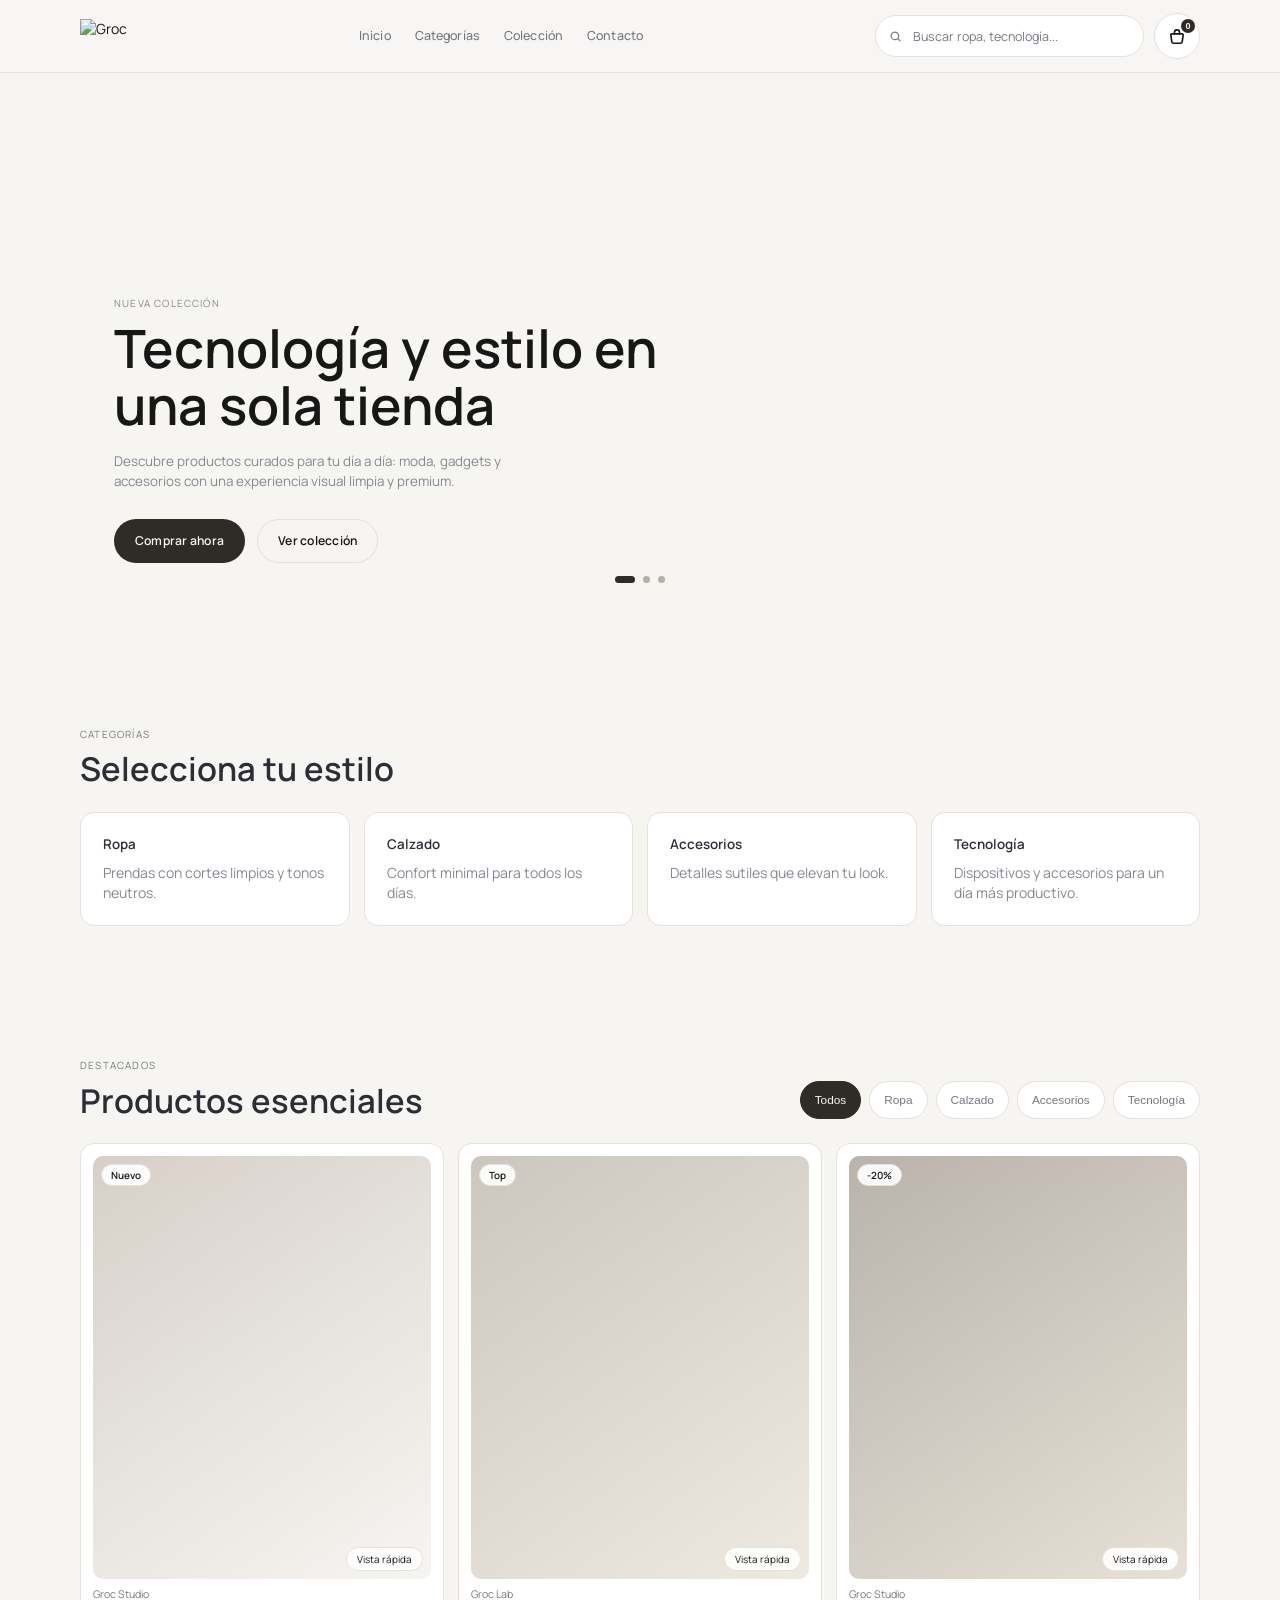
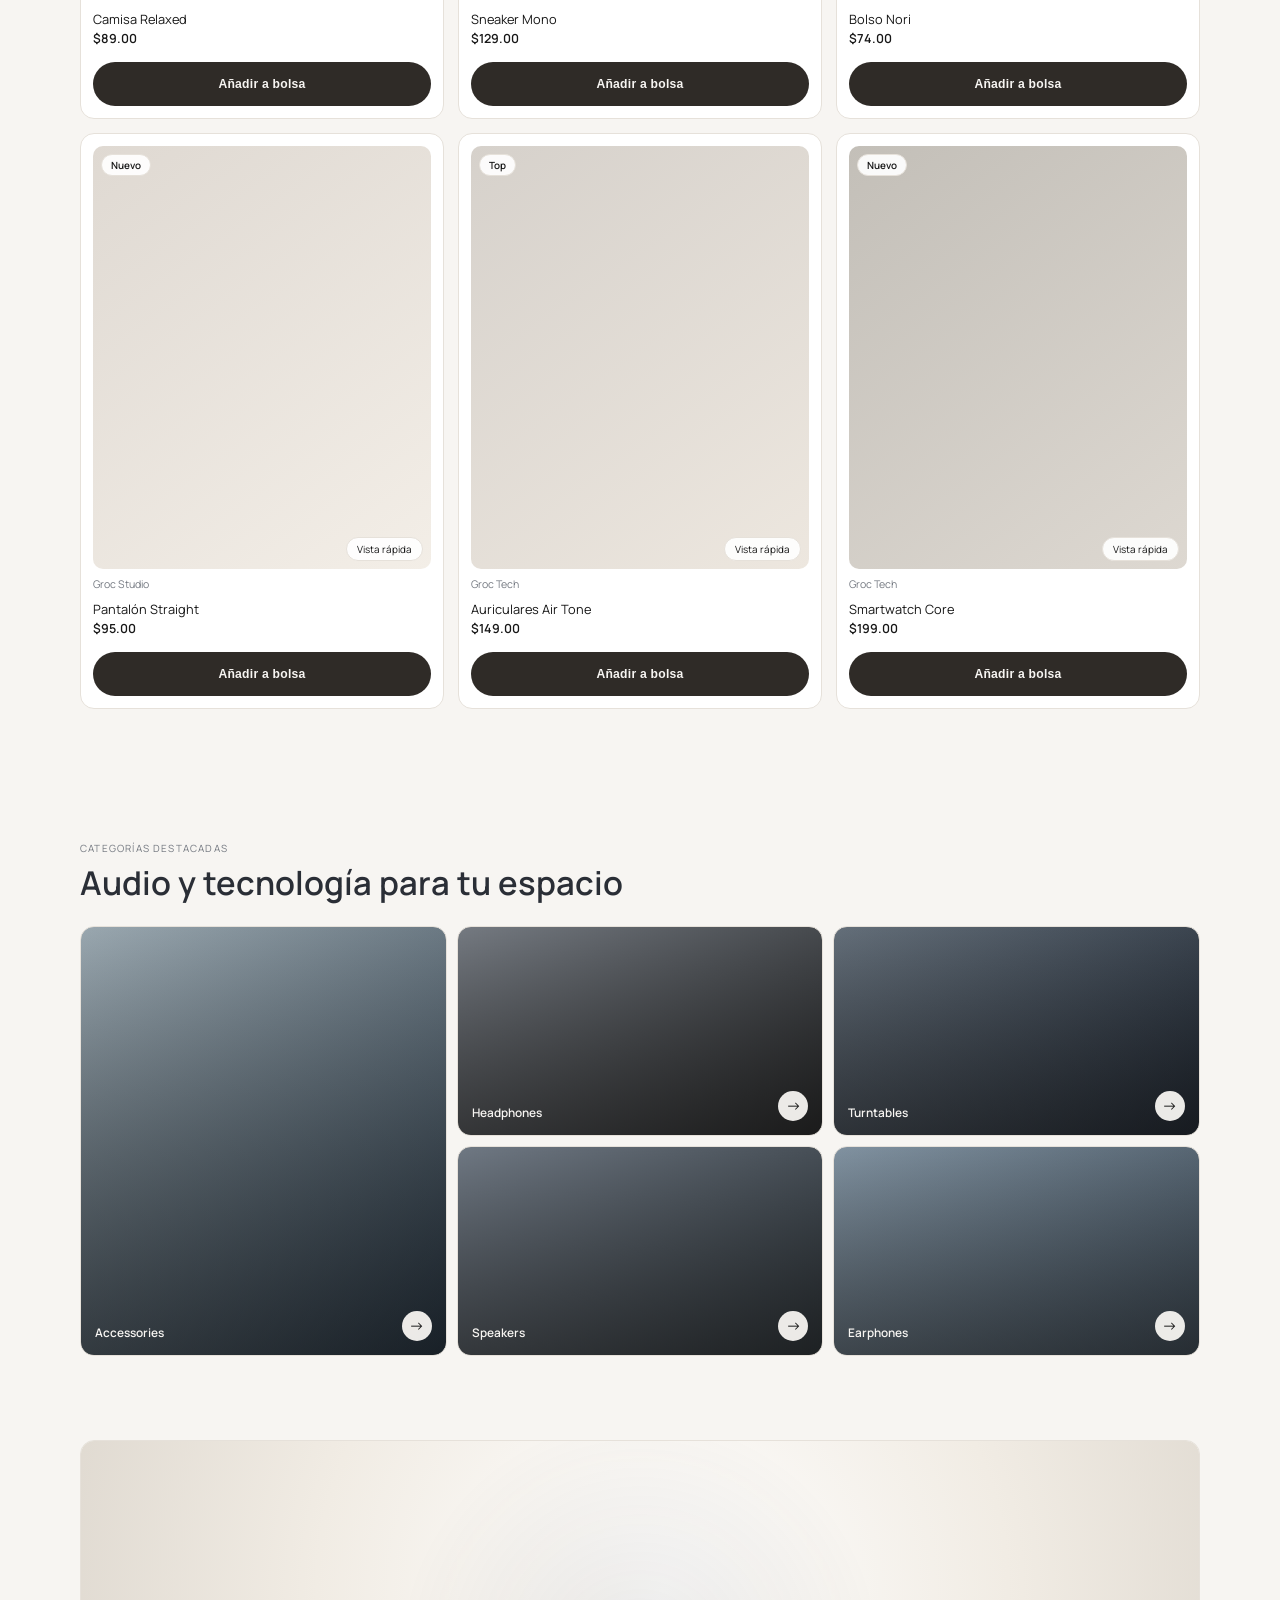
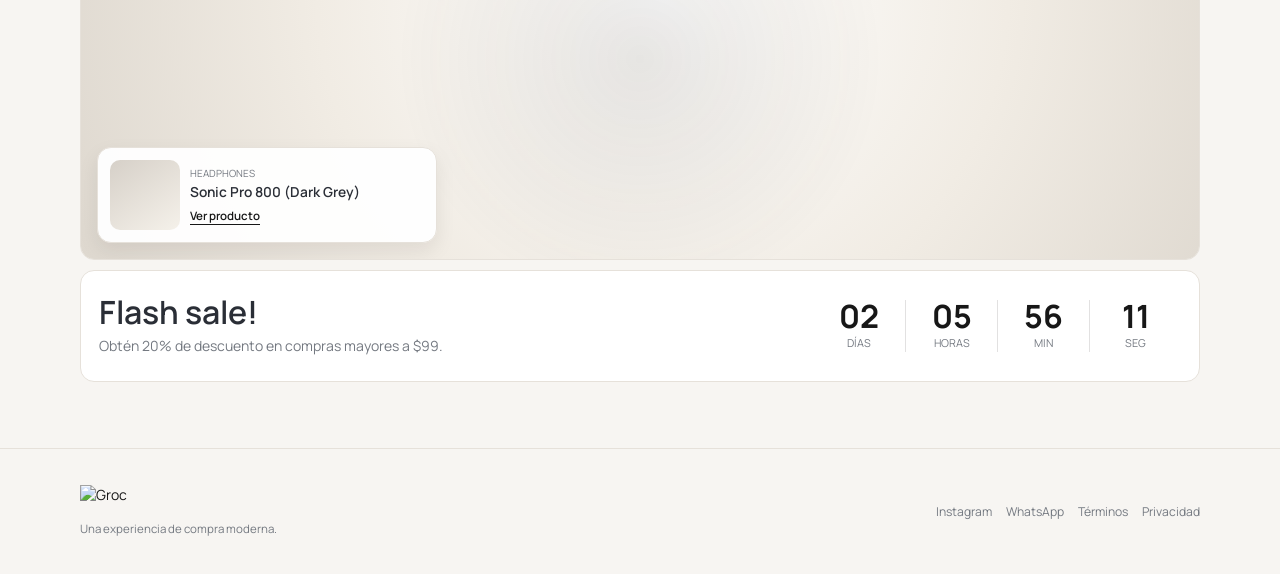
==== index.html @ 332affe9 "Add files via upload" ====
<!doctype html>
<html lang="es">
<head>
  <meta charset="UTF-8">
  <meta name="viewport" content="width=device-width, initial-scale=1.0">
  <title>Groc
  </title>
  <link rel="preconnect" href="https://fonts.googleapis.com">
  <link rel="preconnect" href="https://fonts.gstatic.com" crossorigin>
  <link href="https://fonts.googleapis.com/css2?family=Manrope:wght@400;500;600;700&display=swap" rel="stylesheet">
  <link rel="stylesheet" href="styles.css">
</head>
<body>
  <header class="site-header">
    <div class="container nav-wrap">
      <button class="menu-trigger" type="button" aria-label="Abrir menú" aria-expanded="false" aria-controls="mobileMenu">
        <span></span>
        <span></span>
        <span></span>
      </button>
      <a class="brand" href="#" aria-label="Groc">
        <img src="assets/groc.svg" alt="Groc">
      </a>
      <nav class="nav" aria-label="Principal">
        <a href="index.html">Inicio</a>
        <a href="categorias.html">Categorías</a>
        <a href="coleccion.html">Colección</a>
        <a href="contacto.html">Contacto</a>
      </nav>
      <div class="header-tools">
        <form class="search-box" role="search" aria-label="Buscar productos">
          <svg class="search-icon" viewBox="0 0 24 24" aria-hidden="true">
            <path d="M11 4a7 7 0 1 0 4.41 12.44l3.58 3.58 1.41-1.41-3.58-3.58A7 7 0 0 0 11 4zm0 2a5 5 0 1 1 0 10 5 5 0 0 1 0-10z"></path>
          </svg>
          <input type="search" placeholder="Buscar ropa, tecnología..." aria-label="Buscar">
        </form>
        <button class="icon-btn cart-trigger" type="button" aria-label="Abrir bolsa">
          <span class="bag-wrap">
            <i class="hgi hgi-stroke hgi-shopping-bag-01" aria-hidden="true"></i>
            <span class="cart-count" id="cartCount">0</span>
          </span>
        </button>
      </div>
    </div>
    <nav class="mobile-menu" id="mobileMenu" aria-label="Menú móvil">
      <a href="index.html">Inicio</a>
      <a href="categorias.html">Categorías</a>
      <a href="coleccion.html">Colección</a>
      <a href="contacto.html">Contacto</a>
    </nav>
  </header>

  <main>
    <section class="hero hero-carousel">
      <div class="container">
        <div class="carousel" id="mainCarousel" aria-label="Carrusel principal">
          <div class="carousel-track">
            <article class="carousel-slide bg-one is-active">
              <div class="slide-copy">
                <p class="eyebrow">Nueva colección</p>
                <h1>Tecnología y estilo en una sola tienda</h1>
                <p class="lead">
                  Descubre productos curados para tu día a día: moda, gadgets y accesorios
                  con una experiencia visual limpia y premium.
                </p>
                <div class="hero-actions">
                  <a href="#productos" class="btn btn-primary">Comprar ahora</a>
                  <a href="#coleccion" class="btn btn-ghost">Ver colección</a>
                </div>
              </div>
            </article>

            <article class="carousel-slide bg-two">
              <div class="slide-copy">
                <p class="eyebrow">Especial gadgets</p>
                <h1>Equipos inteligentes para cada rutina</h1>
                <p class="lead">
                  Selección de audio, wearables y accesorios con entrega rápida y diseño minimal.
                </p>
                <div class="hero-actions">
                  <a href="#productos" class="btn btn-primary">Explorar tecnología</a>
                  <a href="#categorias" class="btn btn-ghost">Ver categorías</a>
                </div>
              </div>
            </article>

            <article class="carousel-slide bg-three">
              <div class="slide-copy">
                <p class="eyebrow">Drop semanal</p>
                <h1>Looks esenciales y accesorios que combinan</h1>
                <p class="lead">
                  Prendas atemporales y tecnología utilitaria para construir un estilo funcional.
                </p>
                <div class="hero-actions">
                  <a href="#productos" class="btn btn-primary">Ver destacados</a>
                  <a href="#contacto" class="btn btn-ghost">Atención al cliente</a>
                </div>
              </div>
            </article>
          </div>

          <div class="carousel-controls">
            <div class="carousel-dots" role="tablist" aria-label="Seleccionar slide">
              <button class="dot is-active" type="button" aria-label="Slide 1"></button>
              <button class="dot" type="button" aria-label="Slide 2"></button>
              <button class="dot" type="button" aria-label="Slide 3"></button>
            </div>
          </div>
        </div>
      </div>
    </section>

    <section id="categorias" class="section">
      <div class="container">
        <div class="section-head">
          <p class="eyebrow">Categorías</p>
          <h2>Selecciona tu estilo</h2>
        </div>
        <div class="category-grid">
          <article class="category-item">
            <h3>Ropa</h3>
            <p>Prendas con cortes limpios y tonos neutros.</p>
          </article>
          <article class="category-item">
            <h3>Calzado</h3>
            <p>Confort minimal para todos los días.</p>
          </article>
          <article class="category-item">
            <h3>Accesorios</h3>
            <p>Detalles sutiles que elevan tu look.</p>
          </article>
          <article class="category-item">
            <h3>Tecnología</h3>
            <p>Dispositivos y accesorios para un día más productivo.</p>
          </article>
        </div>
      </div>
    </section>

    <section id="productos" class="section products">
      <div class="container">
        <div class="section-head section-head-inline">
          <div>
            <p class="eyebrow">Destacados</p>
            <h2>Productos esenciales</h2>
          </div>
          <div class="filter-group" role="group" aria-label="Filtrar productos">
            <button class="chip is-active" data-filter="all" type="button">Todos</button>
            <button class="chip" data-filter="ropa" type="button">Ropa</button>
            <button class="chip" data-filter="calzado" type="button">Calzado</button>
            <button class="chip" data-filter="accesorios" type="button">Accesorios</button>
            <button class="chip" data-filter="tecnologia" type="button">Tecnología</button>
          </div>
        </div>

        <div class="product-grid" id="productGrid">
          <article class="product-card" data-category="ropa" data-name="Camisa Relaxed" data-price="$89.00" data-brand="Groc Studio" data-description="Camisa de corte relajado en tejido suave para uso diario, con acabado minimal y textura ligera." data-specs="Corte relajado|Algodón premium|Disponible en 4 tallas">
            <div class="product-media">
              <span class="product-tag">Nuevo</span>
              <div class="product-image"></div>
              <button class="quick-btn" type="button">Vista rápida</button>
            </div>
            <p class="product-brand">Groc Studio</p>
            <div class="product-info">
              <button class="product-title product-link" type="button">Camisa Relaxed</button>
              <p class="product-price">$89.00</p>
            </div>
            <button class="btn btn-primary add-to-cart" type="button">Añadir a bolsa</button>
          </article>
          <article class="product-card" data-category="calzado" data-name="Sneaker Mono" data-price="$129.00" data-brand="Groc Lab" data-description="Sneaker urbana de líneas limpias con suela ligera y diseño monocromático para looks técnicos." data-specs="Suela ultraligera|Exterior sintético|Plantilla ergonómica">
            <div class="product-media">
              <span class="product-tag">Top</span>
              <div class="product-image alt"></div>
              <button class="quick-btn" type="button">Vista rápida</button>
            </div>
            <p class="product-brand">Groc Lab</p>
            <div class="product-info">
              <button class="product-title product-link" type="button">Sneaker Mono</button>
              <p class="product-price">$129.00</p>
            </div>
            <button class="btn btn-primary add-to-cart" type="button">Añadir a bolsa</button>
          </article>
          <article class="product-card" data-category="accesorios" data-name="Bolso Nori" data-price="$74.00" data-brand="Groc Studio" data-description="Bolso compacto de perfil limpio para llevar esenciales diarios sin perder estética premium." data-specs="Correa regulable|Compartimento interno|Material resistente">
            <div class="product-media">
              <span class="product-tag">-20%</span>
              <div class="product-image dark"></div>
              <button class="quick-btn" type="button">Vista rápida</button>
            </div>
            <p class="product-brand">Groc Studio</p>
            <div class="product-info">
              <button class="product-title product-link" type="button">Bolso Nori</button>
              <p class="product-price">$74.00</p>
            </div>
            <button class="btn btn-primary add-to-cart" type="button">Añadir a bolsa</button>
          </article>
          <article class="product-card" data-category="ropa" data-name="Pantalón Straight" data-price="$95.00" data-brand="Groc Studio" data-description="Pantalón recto de inspiración utilitaria, ideal para un fit limpio entre casual y técnico." data-specs="Fit straight|Tejido flexible|Acabado mate">
            <div class="product-media">
              <span class="product-tag">Nuevo</span>
              <div class="product-image soft"></div>
              <button class="quick-btn" type="button">Vista rápida</button>
            </div>
            <p class="product-brand">Groc Studio</p>
            <div class="product-info">
              <button class="product-title product-link" type="button">Pantalón Straight</button>
              <p class="product-price">$95.00</p>
            </div>
            <button class="btn btn-primary add-to-cart" type="button">Añadir a bolsa</button>
          </article>
          <article class="product-card" data-category="tecnologia" data-name="Auriculares Air Tone" data-price="$149.00" data-brand="Groc Tech" data-description="Auriculares inalámbricos con cancelación pasiva y perfil sonoro equilibrado para trabajo y ocio." data-specs="Batería 32h|Bluetooth 5.3|Carga rápida USB-C">
            <div class="product-media">
              <span class="product-tag">Top</span>
              <div class="product-image tech"></div>
              <button class="quick-btn" type="button">Vista rápida</button>
            </div>
            <p class="product-brand">Groc Tech</p>
            <div class="product-info">
              <button class="product-title product-link" type="button">Auriculares Air Tone</button>
              <p class="product-price">$149.00</p>
            </div>
            <button class="btn btn-primary add-to-cart" type="button">Añadir a bolsa</button>
          </article>
          <article class="product-card" data-category="tecnologia" data-name="Smartwatch Core" data-price="$199.00" data-brand="Groc Tech" data-description="Reloj inteligente con diseño sobrio, seguimiento de salud y notificaciones para productividad." data-specs="Pantalla AMOLED|Resistencia IP68|Monitoreo 24/7">
            <div class="product-media">
              <span class="product-tag">Nuevo</span>
              <div class="product-image gadget"></div>
              <button class="quick-btn" type="button">Vista rápida</button>
            </div>
            <p class="product-brand">Groc Tech</p>
            <div class="product-info">
              <button class="product-title product-link" type="button">Smartwatch Core</button>
              <p class="product-price">$199.00</p>
            </div>
            <button class="btn btn-primary add-to-cart" type="button">Añadir a bolsa</button>
          </article>
        </div>
      </div>
    </section>

    <section id="coleccion" class="section showcase">
      <div class="container">
        <div class="section-head">
          <p class="eyebrow">Categorías destacadas</p>
          <h2>Audio y tecnología para tu espacio</h2>
        </div>
        <div class="showcase-grid">
          <a class="showcase-card card-accessories" href="#productos">
            <span class="showcase-title">Accessories</span>
            <span class="showcase-arrow">→</span>
          </a>
          <a class="showcase-card card-headphones" href="#productos">
            <span class="showcase-title">Headphones</span>
            <span class="showcase-arrow">→</span>
          </a>
          <a class="showcase-card card-turntables" href="#productos">
            <span class="showcase-title">Turntables</span>
            <span class="showcase-arrow">→</span>
          </a>
          <a class="showcase-card card-speakers" href="#productos">
            <span class="showcase-title">Speakers</span>
            <span class="showcase-arrow">→</span>
          </a>
          <a class="showcase-card card-earphones" href="#productos">
            <span class="showcase-title">Earphones</span>
            <span class="showcase-arrow">→</span>
          </a>
        </div>
      </div>
    </section>

    <section class="section offer-zone" id="ofertas">
      <div class="container">
        <div class="offer-hero">
          <div class="offer-main-visual" aria-hidden="true"></div>
          <div class="offer-product-card">
            <div class="offer-thumb"></div>
            <div class="offer-copy">
              <p class="offer-label">Headphones</p>
              <h3>Sonic Pro 800 (Dark Grey)</h3>
              <a href="#productos">Ver producto</a>
            </div>
          </div>
        </div>
      </div>
      <div class="offer-flash">
        <div class="container offer-flash-wrap">
          <div class="offer-text">
            <h2>Flash sale!</h2>
            <p>Obtén 20% de descuento en compras mayores a $99.</p>
          </div>
          <div class="offer-timer" id="offerTimer">
            <div class="time-box">
              <strong id="timeDays">02</strong>
              <span>Días</span>
            </div>
            <div class="time-box">
              <strong id="timeHours">05</strong>
              <span>Horas</span>
            </div>
            <div class="time-box">
              <strong id="timeMinutes">56</strong>
              <span>Min</span>
            </div>
            <div class="time-box">
              <strong id="timeSeconds">14</strong>
              <span>Seg</span>
            </div>
          </div>
        </div>
      </div>
    </section>
  </main>

  <footer id="contacto" class="site-footer">
    <div class="container footer-wrap">
      <div>
        <a class="brand" href="#" aria-label="Groc">
          <img src="assets/groc.svg" alt="Groc">
        </a>
        <p>Una experiencia de compra moderna.</p>
      </div>
      <div class="footer-links">
        <a href="#">Instagram</a>
        <a href="#">WhatsApp</a>
        <a href="#">Términos</a>
        <a href="#">Privacidad</a>
      </div>
    </div>
  </footer>

  <div class="cart-panel" id="cartPanel" aria-hidden="true">
    <div class="cart-overlay" data-close-cart></div>
    <aside class="cart-drawer" role="dialog" aria-modal="true" aria-label="Bolsa de compra">
      <div class="cart-header">
        <h3>Tu bolsa</h3>
        <button class="close-cart" type="button" data-close-cart aria-label="Cerrar bolsa">×</button>
      </div>
      <div class="cart-content">
        <p class="cart-empty" id="cartEmpty">Tu bolsa está vacía.</p>
        <div class="cart-items" id="cartItems"></div>
      </div>
      <div class="cart-footer">
        <div class="cart-summary">
          <span>Subtotal</span>
          <strong id="cartSubtotal">$0.00</strong>
        </div>
        <button class="btn btn-primary full" type="button">Finalizar compra</button>
        <button class="btn btn-ghost full" type="button" data-close-cart>Seguir comprando</button>
      </div>
    </aside>
  </div>

  <div class="product-modal" id="quickPreview" aria-hidden="true">
    <div class="modal-overlay" data-close-modal></div>
    <div class="modal-body preview-body" role="dialog" aria-modal="true" aria-label="Vista previa de producto">
      <button class="modal-close" type="button" data-close-modal aria-label="Cerrar vista previa">×</button>
      <div class="modal-media">
        <div class="modal-image" id="previewImage"></div>
      </div>
      <div class="modal-content">
        <p class="modal-brand" id="previewBrand"></p>
        <h3 class="modal-title" id="previewTitle"></h3>
        <p class="modal-price" id="previewPrice"></p>
        <p class="modal-description" id="previewDescription"></p>
        <div class="modal-actions">
          <button class="btn btn-primary" id="previewAddToBag" type="button">Añadir a bolsa</button>
          <button class="btn btn-ghost" id="openDetailFromPreview" type="button">Abrir producto</button>
        </div>
      </div>
    </div>
  </div>

  <div class="product-modal" id="productDetail" aria-hidden="true">
    <div class="modal-overlay" data-close-detail></div>
    <div class="modal-body detail-body" role="dialog" aria-modal="true" aria-label="Detalle de producto">
      <button class="modal-close" type="button" data-close-detail aria-label="Cerrar detalle">×</button>
      <div class="detail-gallery">
        <div class="detail-main-image" id="detailImage"></div>
        <div class="detail-thumbs">
          <button class="thumb is-active" type="button"></button>
          <button class="thumb" type="button"></button>
          <button class="thumb" type="button"></button>
        </div>
      </div>
      <div class="detail-info">
        <p class="modal-brand" id="detailBrand"></p>
        <h3 class="modal-title" id="detailTitle"></h3>
        <p class="modal-price" id="detailPrice"></p>
        <p class="modal-description" id="detailDescription"></p>
        <ul class="detail-specs" id="detailSpecs"></ul>
        <div class="detail-cta">
          <button class="btn btn-primary full" id="detailAddToBag" type="button">Añadir a bolsa</button>
        </div>
      </div>
    </div>
  </div>

  <script src="script.js"></script>
</body>
</html>
---- styles.css ----
:root {
  --bg: #f7f5f2;
  --surface: #ffffff;
  --text: #171717;
  --heading: #2a2e36;
  --muted: #747981;
  --subtitle: #838891;
  --border: #e6e1da;
  --accent: #2f2b27;
  --accent-contrast: #f7f5f2;
  --radius: 14px;
}

* {
  box-sizing: border-box;
}

html,
body {
  margin: 0;
  padding: 0;
}

body {
  font-family: "Manrope", system-ui, -apple-system, BlinkMacSystemFont, "Segoe UI", sans-serif;
  background: var(--bg);
  color: var(--text);
  font-size: 0.875rem;
  line-height: 1.45;
}

a {
  color: inherit;
  text-decoration: none;
}

.container {
  width: min(1120px, 92%);
  margin: 0 auto;
}

.site-header {
  position: sticky;
  top: 0;
  z-index: 30;
  backdrop-filter: blur(8px);
  background: color-mix(in oklab, var(--bg) 86%, white 14%);
  border-bottom: 1px solid var(--border);
}

.nav-wrap {
  display: flex;
  align-items: center;
  justify-content: space-between;
  min-height: 72px;
  gap: 14px;
}

.menu-trigger {
  display: none;
  width: 42px;
  height: 42px;
  border: 1px solid var(--border);
  border-radius: 999px;
  background: var(--surface);
  padding: 0;
  align-items: center;
  justify-content: center;
  flex-direction: column;
  gap: 4px;
  cursor: pointer;
}

.menu-trigger span {
  width: 14px;
  height: 1.5px;
  background: var(--text);
  border-radius: 999px;
}

.brand {
  display: inline-flex;
  align-items: center;
}

.brand img {
  display: block;
  height: 30px;
  width: auto;
}

.site-header .brand img {
  height: 34px;
}

.site-footer .brand img {
  height: 28px;
}

.nav {
  display: flex;
  align-items: center;
  gap: 24px;
}

.nav a {
  color: var(--muted);
  font-weight: 500;
  font-size: 0.78rem;
  letter-spacing: 0.01em;
  transition: color 0.2s ease;
}

.nav a:hover {
  color: var(--text);
}

.header-tools {
  display: flex;
  align-items: center;
  gap: 10px;
}

.mobile-menu {
  display: none;
}

.search-box {
  display: inline-flex;
  align-items: center;
  gap: 8px;
  min-height: 42px;
  border: 1px solid var(--border);
  border-radius: 999px;
  background: var(--surface);
  padding: 0 12px;
}

.search-icon {
  width: 15px;
  height: 15px;
  fill: var(--muted);
}

.search-box input {
  width: 220px;
  border: 0;
  outline: none;
  background: transparent;
  color: var(--text);
  font-family: inherit;
  font-size: 0.78rem;
}

.search-box input::placeholder {
  color: var(--muted);
}

.icon-btn {
  border: 1px solid var(--border);
  border-radius: 999px;
  background: var(--surface);
  color: var(--text);
  min-height: 46px;
  min-width: 46px;
  padding: 0;
  display: inline-flex;
  align-items: center;
  justify-content: center;
  font-size: 0.9rem;
  cursor: pointer;
}

.bag-wrap {
  position: relative;
  width: 24px;
  height: 24px;
  display: inline-grid;
  place-items: center;
}

.hgi.hgi-stroke.hgi-shopping-bag-01 {
  display: block;
  width: 22px;
  height: 22px;
  color: currentColor;
  background: currentColor;
  -webkit-mask: url("data:image/svg+xml,%3Csvg xmlns='http://www.w3.org/2000/svg' viewBox='0 0 24 24' fill='none' stroke='black' stroke-width='1.8' stroke-linecap='round' stroke-linejoin='round'%3E%3Cpath d='M6.25 9.75h11.5a1 1 0 0 1 .99 1.14l-1.04 7.3a2 2 0 0 1-1.98 1.71H8.28a2 2 0 0 1-1.98-1.7l-1.04-7.31a1 1 0 0 1 .99-1.14Z'/%3E%3Cpath d='M9.25 9.75V8a2.75 2.75 0 1 1 5.5 0v1.75'/%3E%3C/svg%3E") center / contain no-repeat;
  mask: url("data:image/svg+xml,%3Csvg xmlns='http://www.w3.org/2000/svg' viewBox='0 0 24 24' fill='none' stroke='black' stroke-width='1.8' stroke-linecap='round' stroke-linejoin='round'%3E%3Cpath d='M6.25 9.75h11.5a1 1 0 0 1 .99 1.14l-1.04 7.3a2 2 0 0 1-1.98 1.71H8.28a2 2 0 0 1-1.98-1.7l-1.04-7.31a1 1 0 0 1 .99-1.14Z'/%3E%3Cpath d='M9.25 9.75V8a2.75 2.75 0 1 1 5.5 0v1.75'/%3E%3C/svg%3E") center / contain no-repeat;
}

.cart-count {
  position: absolute;
  top: -5px;
  right: -6px;
  display: grid;
  place-items: center;
  min-width: 14px;
  height: 14px;
  border-radius: 999px;
  background: var(--accent);
  color: var(--accent-contrast);
  font-size: 0.56rem;
  font-weight: 700;
  line-height: 1;
}

.hero {
  padding: 64px 0;
}

.hero-carousel {
  padding-top: 44px;
}

.carousel {
  position: relative;
  overflow: hidden;
  touch-action: pan-y;
}

.carousel-track {
  display: flex;
  transition: transform 0.5s ease;
}

.carousel-slide {
  min-width: 100%;
  min-height: 480px;
  position: relative;
  display: flex;
  align-items: end;
  padding: 34px;
}

.carousel-slide::before {
  content: none;
}

.slide-copy {
  position: relative;
  z-index: 1;
  max-width: 560px;
  display: flex;
  flex-direction: column;
  justify-content: flex-end;
}

.bg-one {
  background-image: none;
}

.bg-two {
  background-image: none;
}

.bg-three {
  background-image: none;
}

.carousel h1 {
  color: var(--text);
}

.carousel .eyebrow,
.carousel .lead {
  color: var(--subtitle);
}

.carousel .lead {
  opacity: 1;
}

.carousel-controls {
  position: absolute;
  left: 0;
  right: 0;
  bottom: 14px;
  display: flex;
  align-items: center;
  justify-content: center;
  gap: 12px;
  padding: 0 16px;
  pointer-events: none;
}

.carousel-btn {
  width: 32px;
  height: 32px;
  border-radius: 999px;
  border: 1px solid #d5cfc6;
  background: #f7f5f2;
  color: var(--text);
  cursor: pointer;
  font-size: 1.1rem;
  line-height: 1;
  pointer-events: auto;
}

.carousel-dots {
  display: flex;
  align-items: center;
  gap: 8px;
}

.dot {
  width: 7px;
  height: 7px;
  border-radius: 999px;
  border: 0;
  background: #b7afa5;
  padding: 0;
  cursor: pointer;
  pointer-events: auto;
}

.dot.is-active {
  width: 20px;
  background: var(--accent);
}

.eyebrow {
  text-transform: uppercase;
  letter-spacing: 0.12em;
  font-size: 0.62rem;
  color: var(--muted);
  margin: 0 0 10px;
}

h1,
h2,
h3,
p {
  margin: 0;
}

h1 {
  font-size: clamp(2.15rem, 4.4vw, 3.3rem);
  line-height: 1.08;
  font-weight: 600;
  color: var(--heading);
}

h2 {
  font-size: clamp(1.45rem, 2.6vw, 2.05rem);
  line-height: 1.12;
  font-weight: 600;
  color: var(--heading);
}

h3 {
  font-size: 0.84rem;
  font-weight: 600;
  color: var(--heading);
}

.lead {
  color: var(--subtitle);
  font-size: 0.84rem;
  margin-top: 18px;
  max-width: 56ch;
}

.hero-actions {
  margin-top: 28px;
  display: flex;
  justify-content: flex-start;
  gap: 12px;
}

.btn {
  border: 1px solid transparent;
  border-radius: 999px;
  min-height: 44px;
  padding: 0 20px;
  display: inline-flex;
  align-items: center;
  justify-content: center;
  font-weight: 600;
  font-size: 0.76rem;
  letter-spacing: 0.02em;
  transition: transform 0.2s ease, background-color 0.2s ease, color 0.2s ease;
}

.btn:hover {
  transform: translateY(-1px);
}

.btn-primary {
  background: var(--accent);
  color: var(--accent-contrast);
}

.btn-primary:hover {
  background: #1f1d1b;
}

.btn-ghost {
  border-color: var(--border);
  color: var(--text);
}

.btn-ghost:hover {
  background: var(--surface);
}

.section {
  padding: 66px 0;
}

.section-head {
  margin-bottom: 24px;
}

.section-head-inline {
  display: flex;
  align-items: end;
  justify-content: space-between;
  gap: 16px;
}

.category-grid {
  display: grid;
  grid-template-columns: repeat(4, minmax(0, 1fr));
  gap: 14px;
}

.category-item {
  border: 1px solid var(--border);
  border-radius: var(--radius);
  padding: 22px;
  background: var(--surface);
}

.category-item p {
  margin-top: 8px;
  color: var(--subtitle);
}

.filter-group {
  display: flex;
  gap: 8px;
  flex-wrap: wrap;
}

.chip {
  border: 1px solid var(--border);
  border-radius: 999px;
  background: var(--surface);
  color: var(--muted);
  min-height: 38px;
  padding: 0 14px;
  cursor: pointer;
  font-weight: 500;
  font-size: 0.74rem;
}

.chip.is-active {
  color: var(--accent-contrast);
  background: var(--accent);
  border-color: var(--accent);
}

.product-grid {
  margin-top: 24px;
  display: grid;
  grid-template-columns: repeat(3, minmax(0, 1fr));
  gap: 14px;
}

.product-card {
  border: 1px solid var(--border);
  border-radius: var(--radius);
  background: var(--surface);
  padding: 12px;
  display: grid;
  gap: 8px;
}

.product-media {
  position: relative;
}

.product-tag {
  position: absolute;
  left: 8px;
  top: 8px;
  z-index: 2;
  min-height: 22px;
  padding: 0 9px;
  border-radius: 999px;
  border: 1px solid var(--border);
  background: color-mix(in oklab, var(--surface) 92%, transparent 8%);
  display: inline-flex;
  align-items: center;
  font-size: 0.62rem;
  font-weight: 600;
}

.product-image {
  width: 100%;
  aspect-ratio: 4 / 5;
  border-radius: 10px;
  background: linear-gradient(145deg, #d6d0c8 0%, #f7f5f2 100%);
}

.product-image.alt {
  background: linear-gradient(145deg, #cbc7bf 0%, #eee9e1 100%);
}

.product-image.dark {
  background: linear-gradient(145deg, #b9b3ab 0%, #e6e0d7 100%);
}

.product-image.soft {
  background: linear-gradient(145deg, #dfd9d2 0%, #f3eee7 100%);
}

.product-image.tech {
  background: linear-gradient(145deg, #d6d1cb 0%, #ede7df 100%);
}

.product-image.gadget {
  background: linear-gradient(145deg, #c3bfb8 0%, #ddd8d1 100%);
}

.modal-image.alt,
.detail-main-image.alt {
  background: linear-gradient(145deg, #cbc7bf 0%, #eee9e1 100%);
}

.modal-image.dark,
.detail-main-image.dark {
  background: linear-gradient(145deg, #b9b3ab 0%, #e6e0d7 100%);
}

.modal-image.soft,
.detail-main-image.soft {
  background: linear-gradient(145deg, #dfd9d2 0%, #f3eee7 100%);
}

.modal-image.tech,
.detail-main-image.tech {
  background: linear-gradient(145deg, #d6d1cb 0%, #ede7df 100%);
}

.modal-image.gadget,
.detail-main-image.gadget {
  background: linear-gradient(145deg, #c3bfb8 0%, #ddd8d1 100%);
}

.quick-btn {
  position: absolute;
  right: 8px;
  bottom: 8px;
  border: 1px solid var(--border);
  border-radius: 999px;
  min-height: 24px;
  padding: 0 10px;
  background: color-mix(in oklab, var(--surface) 92%, transparent 8%);
  font-family: inherit;
  font-size: 0.62rem;
  color: var(--text);
  cursor: pointer;
}

.product-brand {
  font-size: 0.66rem;
  color: var(--muted);
}

.product-info {
  display: flex;
  flex-direction: column;
  align-items: flex-start;
  gap: 2px;
}

.product-title {
  border: 0;
  background: transparent;
  padding: 0;
  font-size: 0.8rem;
  color: var(--text);
  font-family: inherit;
  text-align: left;
  cursor: pointer;
}

.product-price {
  font-size: 0.78rem;
  font-weight: 600;
}

.add-to-cart {
  margin-top: 6px;
  width: 100%;
}

.showcase-grid {
  display: grid;
  grid-template-columns: 1fr 1fr 1fr;
  grid-template-rows: repeat(2, minmax(210px, 1fr));
  gap: 10px;
}

.showcase-card {
  position: relative;
  border-radius: 14px;
  overflow: hidden;
  border: 1px solid var(--border);
  min-height: 210px;
  padding: 14px;
  display: flex;
  align-items: end;
  justify-content: space-between;
  color: #f7f5f2;
}

.showcase-card::before {
  content: "";
  position: absolute;
  inset: 0;
  background: linear-gradient(180deg, rgba(18, 16, 14, 0.08) 0%, rgba(18, 16, 14, 0.48) 100%);
}

.page-hero {
  padding-bottom: 24px;
}

.page-hero .lead {
  max-width: 64ch;
}

.category-page-grid {
  display: grid;
  grid-template-columns: repeat(3, minmax(0, 1fr));
  gap: 12px;
}

.category-page-card {
  border: 1px solid var(--border);
  border-radius: var(--radius);
  background: var(--surface);
  padding: 18px;
  display: grid;
  gap: 8px;
}

.category-page-card a {
  font-size: 0.74rem;
  color: var(--text);
  text-decoration: underline;
  text-underline-offset: 4px;
}

.collection-page-grid {
  display: grid;
  grid-template-columns: 1.2fr 0.8fr;
  gap: 12px;
}

.collection-page-card {
  border: 1px solid var(--border);
  border-radius: var(--radius);
  background: var(--surface);
  padding: 20px;
  display: grid;
  align-content: start;
  gap: 8px;
}

.collection-page-card.wide {
  grid-row: span 2;
  background: linear-gradient(145deg, #ece7df 0%, #f6f3ee 100%);
}

.collection-page-card a {
  font-size: 0.74rem;
  color: var(--text);
  text-decoration: underline;
  text-underline-offset: 4px;
}

.contact-page-grid {
  display: grid;
  grid-template-columns: 0.9fr 1.1fr;
  gap: 12px;
}

.contact-cards {
  display: grid;
  gap: 10px;
}

.contact-card {
  border: 1px solid var(--border);
  border-radius: var(--radius);
  background: var(--surface);
  padding: 16px;
  display: grid;
  gap: 4px;
}

.contact-form {
  border: 1px solid var(--border);
  border-radius: var(--radius);
  background: var(--surface);
  padding: 18px;
  display: grid;
  gap: 12px;
}

.contact-form label {
  display: grid;
  gap: 6px;
  font-size: 0.72rem;
  color: var(--muted);
}

.contact-form input,
.contact-form textarea {
  width: 100%;
  border: 1px solid var(--border);
  border-radius: 12px;
  background: transparent;
  color: var(--text);
  font-family: inherit;
  font-size: 0.8rem;
  padding: 10px 12px;
}

.showcase-title,
.showcase-arrow {
  position: relative;
  z-index: 1;
}

.showcase-title {
  font-size: 0.74rem;
  font-weight: 600;
}

.showcase-arrow {
  width: 30px;
  height: 30px;
  border-radius: 999px;
  background: rgba(247, 245, 242, 0.95);
  color: var(--text);
  display: inline-grid;
  place-items: center;
  font-size: 0.96rem;
}

.card-accessories {
  grid-row: 1 / span 2;
  background: linear-gradient(145deg, #a5b4bd 0%, #1f2f3e 100%);
}

.card-headphones {
  background: linear-gradient(145deg, #7d838b 0%, #232527 100%);
}

.card-turntables {
  background: linear-gradient(145deg, #6b7783 0%, #1b2430 100%);
}

.card-speakers {
  background: linear-gradient(145deg, #77818d 0%, #283036 100%);
}

.card-earphones {
  background: linear-gradient(145deg, #8a9dad 0%, #394754 100%);
}

.offer-zone {
  padding-top: 18px;
}

.offer-hero {
  position: relative;
  border: 1px solid var(--border);
  border-radius: 14px;
  overflow: hidden;
  min-height: 420px;
  background: color-mix(in oklab, var(--surface) 86%, var(--bg) 14%);
}

.offer-main-visual {
  position: absolute;
  inset: 0;
  background:
    radial-gradient(circle at 52% 36%, #ffffff 0%, #f1ece4 54%, #ded8cf 100%);
}

.offer-main-visual::after {
  content: "";
  position: absolute;
  left: 50%;
  top: 52%;
  width: min(520px, 68vw);
  aspect-ratio: 1 / 1;
  transform: translate(-50%, -50%);
  border-radius: 999px;
  background: radial-gradient(circle, rgba(44, 40, 36, 0.1) 0%, rgba(44, 40, 36, 0) 66%);
  filter: blur(3px);
}

.offer-product-card {
  position: absolute;
  left: 16px;
  bottom: 16px;
  z-index: 2;
  width: min(340px, calc(100% - 32px));
  border: 1px solid var(--border);
  border-radius: 14px;
  background: color-mix(in oklab, var(--surface) 95%, transparent 5%);
  box-shadow: 0 8px 20px rgba(20, 17, 14, 0.08);
  padding: 12px;
  display: grid;
  grid-template-columns: 70px 1fr;
  gap: 10px;
}

.offer-thumb {
  width: 70px;
  aspect-ratio: 1/1;
  border-radius: 10px;
  background: linear-gradient(145deg, #d6d0c8 0%, #f5f1ea 100%);
}

.offer-copy {
  display: grid;
  align-content: center;
  gap: 2px;
}

.offer-label {
  font-size: 0.62rem;
  text-transform: uppercase;
  color: var(--muted);
}

.offer-copy h3 {
  font-size: 0.86rem;
}

.offer-copy a {
  margin-top: 4px;
  font-size: 0.72rem;
  font-weight: 600;
  text-decoration: underline;
  text-underline-offset: 4px;
}

.offer-flash {
  margin-top: 10px;
  color: var(--text);
}

.offer-flash-wrap {
  min-height: 112px;
  border-radius: 14px;
  border: 1px solid var(--border);
  background: #ffffff;
  padding: 0 18px;
  display: flex;
  align-items: center;
  justify-content: space-between;
  gap: 16px;
}

.offer-text h2 {
  font-size: 2rem;
  line-height: 1;
}

.offer-text p {
  margin-top: 8px;
  color: var(--muted);
}

.offer-timer {
  display: grid;
  grid-template-columns: repeat(4, minmax(64px, auto));
  gap: 0;
}

.time-box {
  min-width: 92px;
  text-align: center;
  padding: 0 10px;
  border-left: 1px solid rgba(47, 43, 39, 0.14);
}

.time-box:first-child {
  border-left: 0;
}

.time-box strong {
  display: block;
  font-size: 2rem;
  line-height: 1;
}

.time-box span {
  font-size: 0.68rem;
  color: var(--muted);
  text-transform: uppercase;
}

.site-footer {
  border-top: 1px solid var(--border);
  padding: 36px 0;
}

.footer-wrap {
  display: flex;
  align-items: center;
  justify-content: space-between;
  gap: 24px;
}

.footer-wrap p {
  margin-top: 8px;
  color: var(--muted);
  font-size: 0.72rem;
}

.footer-links {
  display: flex;
  align-items: center;
  gap: 14px;
  color: var(--muted);
  font-size: 0.76rem;
}

.cart-panel {
  position: fixed;
  inset: 0;
  z-index: 70;
  opacity: 0;
  pointer-events: none;
  transition: opacity 0.25s ease;
}

.cart-panel.is-open {
  opacity: 1;
  pointer-events: auto;
}

.cart-overlay {
  position: absolute;
  inset: 0;
  background: rgba(16, 14, 12, 0.4);
}

.cart-drawer {
  position: absolute;
  top: 0;
  right: 0;
  width: min(420px, 100%);
  height: 100%;
  background: var(--surface);
  border-left: 1px solid var(--border);
  display: grid;
  grid-template-rows: auto 1fr auto;
  transform: translateX(100%);
  transition: transform 0.28s ease;
}

.cart-panel.is-open .cart-drawer {
  transform: translateX(0);
}

.cart-header {
  display: flex;
  align-items: center;
  justify-content: space-between;
  padding: 16px 18px;
  border-bottom: 1px solid var(--border);
}

.cart-content {
  padding: 12px 18px;
  overflow: auto;
}

.cart-empty {
  color: var(--muted);
  margin-top: 12px;
}

.cart-items {
  display: grid;
  gap: 10px;
}

.cart-item {
  border: 1px solid var(--border);
  border-radius: 12px;
  padding: 10px;
  display: grid;
  grid-template-columns: 70px 1fr auto;
  gap: 10px;
  align-items: center;
}

.cart-item-media {
  width: 70px;
  aspect-ratio: 1/1;
  border-radius: 8px;
  background: linear-gradient(145deg, #d6d0c8 0%, #f7f5f2 100%);
}

.cart-item-media.alt {
  background: linear-gradient(145deg, #cbc7bf 0%, #eee9e1 100%);
}

.cart-item-media.dark {
  background: linear-gradient(145deg, #b9b3ab 0%, #e6e0d7 100%);
}

.cart-item-media.soft {
  background: linear-gradient(145deg, #dfd9d2 0%, #f3eee7 100%);
}

.cart-item-media.tech {
  background: linear-gradient(145deg, #d6d1cb 0%, #ede7df 100%);
}

.cart-item-media.gadget {
  background: linear-gradient(145deg, #c3bfb8 0%, #ddd8d1 100%);
}

.cart-item-info {
  display: grid;
  gap: 2px;
}

.cart-item-name {
  font-size: 0.78rem;
  font-weight: 600;
}

.cart-item-meta {
  color: var(--muted);
  font-size: 0.66rem;
}

.cart-item-remove {
  margin-top: 4px;
  border: 0;
  background: transparent;
  color: #a07d7d;
  font-family: inherit;
  font-size: 0.66rem;
  padding: 0;
  width: fit-content;
  cursor: pointer;
}

.cart-item-remove:hover {
  color: #8f6666;
}

.cart-item-price {
  font-size: 0.74rem;
  font-weight: 700;
}

.cart-footer {
  border-top: 1px solid var(--border);
  padding: 14px 18px;
  display: grid;
  gap: 10px;
}

.cart-summary {
  display: flex;
  align-items: center;
  justify-content: space-between;
  font-size: 0.78rem;
}

.full {
  width: 100%;
}

.product-modal {
  position: fixed;
  inset: 0;
  z-index: 60;
  display: grid;
  place-items: center;
  opacity: 0;
  pointer-events: none;
  transition: opacity 0.22s ease;
}

.product-modal.is-open {
  opacity: 1;
  pointer-events: auto;
}

.modal-overlay {
  position: absolute;
  inset: 0;
  background: rgba(16, 14, 12, 0.42);
}

.modal-body {
  position: relative;
  z-index: 1;
  width: min(920px, calc(100% - 28px));
  background: var(--surface);
  border: 1px solid var(--border);
  border-radius: 16px;
  padding: 18px;
  max-height: calc(100vh - 28px);
  overflow: auto;
}

.preview-body {
  display: grid;
  grid-template-columns: 0.95fr 1.05fr;
  gap: 18px;
}

.detail-body {
  display: grid;
  grid-template-columns: 1.05fr 0.95fr;
  gap: 22px;
}

.modal-close {
  position: absolute;
  top: 10px;
  right: 10px;
  border: 0;
  background: transparent;
  color: var(--text);
  font-size: 1.6rem;
  line-height: 1;
  padding: 0;
  cursor: pointer;
}

.close-cart {
  border: 0;
  background: transparent;
  color: var(--text);
  font-size: 1.9rem;
  line-height: 1;
  padding: 0;
  cursor: pointer;
}

.modal-media {
  border: 1px solid var(--border);
  border-radius: 12px;
  padding: 10px;
}

.modal-image,
.detail-main-image {
  width: 100%;
  aspect-ratio: 4 / 5;
  border-radius: 10px;
  background: linear-gradient(145deg, #d6d0c8 0%, #f7f5f2 100%);
}

.modal-content,
.detail-info {
  display: grid;
  align-content: start;
  gap: 8px;
}

.modal-brand {
  font-size: 0.64rem;
  color: var(--muted);
}

.modal-title {
  font-size: 1rem;
  line-height: 1.2;
}

.modal-price {
  font-size: 0.9rem;
  font-weight: 700;
}

.modal-description {
  color: var(--muted);
  font-size: 0.74rem;
  line-height: 1.5;
}

.modal-actions {
  margin-top: 10px;
  display: flex;
  gap: 10px;
}

.detail-gallery {
  display: grid;
  gap: 10px;
}

.detail-thumbs {
  display: flex;
  gap: 8px;
}

.thumb {
  width: 52px;
  height: 52px;
  border-radius: 8px;
  border: 1px solid var(--border);
  background: #e4ddd4;
  cursor: pointer;
}

.thumb.is-active {
  border-color: var(--accent);
}

.detail-specs {
  margin: 8px 0 0;
  padding-left: 16px;
  display: grid;
  gap: 5px;
  color: var(--muted);
  font-size: 0.7rem;
}

.detail-cta {
  margin-top: 8px;
}

@media (max-width: 980px) {
  .category-page-grid {
    grid-template-columns: repeat(2, minmax(0, 1fr));
  }

  .collection-page-grid,
  .contact-page-grid {
    grid-template-columns: 1fr;
  }

  .collection-page-card.wide {
    grid-row: auto;
  }

  .showcase-grid {
    grid-template-columns: 1fr 1fr;
    grid-template-rows: repeat(3, 190px);
  }

  .card-accessories {
    grid-row: auto;
    min-height: 190px;
  }

  .carousel-slide {
    min-height: 400px;
    padding: 24px;
  }

  .product-grid {
    grid-template-columns: repeat(2, minmax(0, 1fr));
  }

  .search-box input {
    width: 170px;
  }

  .offer-flash-wrap {
    flex-direction: column;
    align-items: start;
    padding: 16px 18px;
  }
}

@media (max-width: 760px) {
  .category-page-grid {
    grid-template-columns: 1fr;
  }

  .nav-wrap {
    display: grid;
    grid-template-columns: auto 1fr auto;
    align-items: center;
    column-gap: 10px;
    row-gap: 14px;
    padding: 14px 0 12px;
  }

  .nav {
    display: none;
  }

  .header-tools {
    display: contents;
  }

  .menu-trigger {
    display: inline-flex;
    grid-column: 1;
    grid-row: 1;
  }

  .brand {
    grid-column: 2;
    grid-row: 1;
    justify-self: center;
  }

  .cart-trigger {
    grid-column: 3;
    grid-row: 1;
    justify-self: end;
  }

  .search-box {
    grid-column: 1 / -1;
    grid-row: 2;
    width: 100%;
    min-width: 0;
    min-height: 46px;
    padding: 0 14px;
  }

  .mobile-menu {
    display: none;
  }

  .mobile-menu.is-open {
    display: grid;
    margin: 8px 4% 0;
    background: #ffffff;
    border: 1px solid #e6e1da;
    border-radius: 12px;
    box-shadow: 0 8px 20px rgba(18, 16, 14, 0.06);
    max-height: 240px;
    overflow: hidden;
  }

  .mobile-menu a {
    min-height: 42px;
    display: flex;
    align-items: center;
    padding: 0 14px;
    border-bottom: 0;
    font-size: 0.8rem;
    color: #4a4640;
  }

  .search-box input {
    width: 100%;
    min-width: 0;
  }

  .category-grid,
  .product-grid {
    grid-template-columns: 1fr;
  }

  .showcase-grid {
    grid-template-columns: 1fr;
    grid-template-rows: repeat(5, 170px);
    gap: 12px;
    margin-top: 10px;
  }

  .showcase-card {
    min-height: 0;
    height: 170px;
    padding: 16px;
  }

  .offer-hero {
    min-height: 330px;
  }

  .offer-main-visual::after {
    width: 74vw;
  }

  .offer-text h2,
  .time-box strong {
    font-size: 1.4rem;
  }

  h1 {
    font-size: clamp(1.8rem, 8vw, 2.2rem);
  }

  .offer-timer {
    width: 100%;
    grid-template-columns: repeat(2, 1fr);
    gap: 8px;
  }

  .time-box {
    border-left: 0;
    border: 1px solid rgba(47, 43, 39, 0.14);
    border-radius: 10px;
    padding: 8px 6px;
  }

  .carousel-slide {
    padding: 16px 16px 78px;
  }

  .slide-copy {
    padding-bottom: 8px;
  }

  .hero-actions {
    margin-top: 20px;
    margin-bottom: 18px;
    flex-wrap: wrap;
  }

  .carousel-btn {
    display: none;
  }

  .carousel-controls {
    bottom: 16px;
    justify-content: center;
  }

  .preview-body,
  .detail-body {
    grid-template-columns: 1fr;
  }

  .modal-actions {
    flex-direction: column;
  }

  .section-head-inline {
    flex-direction: column;
    align-items: start;
  }

  .hero {
    padding-top: 42px;
  }
}

@media (max-width: 420px) {
  .cart-item {
    grid-template-columns: 56px 1fr auto;
    gap: 8px;
  }

  .cart-item-media {
    width: 56px;
  }
}

@media (prefers-reduced-motion: reduce) {
  .carousel-track,
  .cart-panel,
  .cart-drawer,
  .product-modal {
    transition: none !important;
  }
}
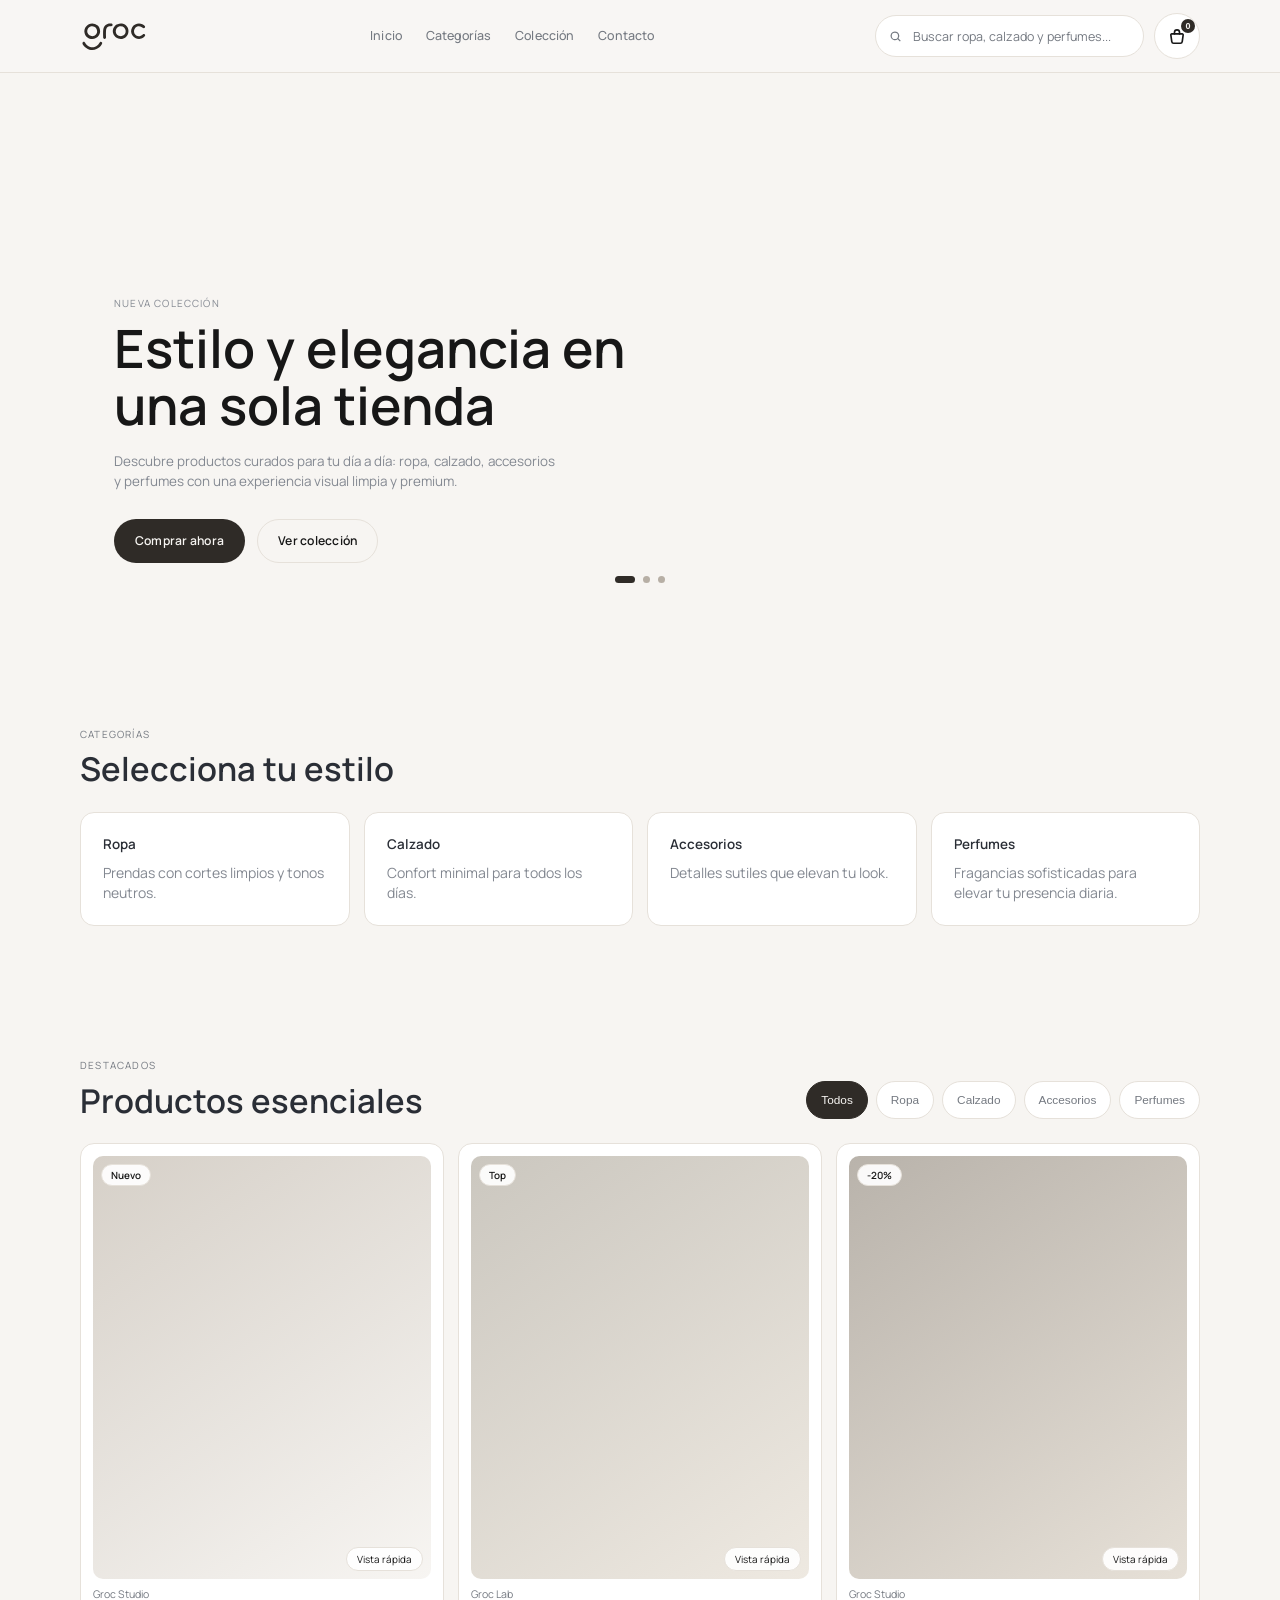
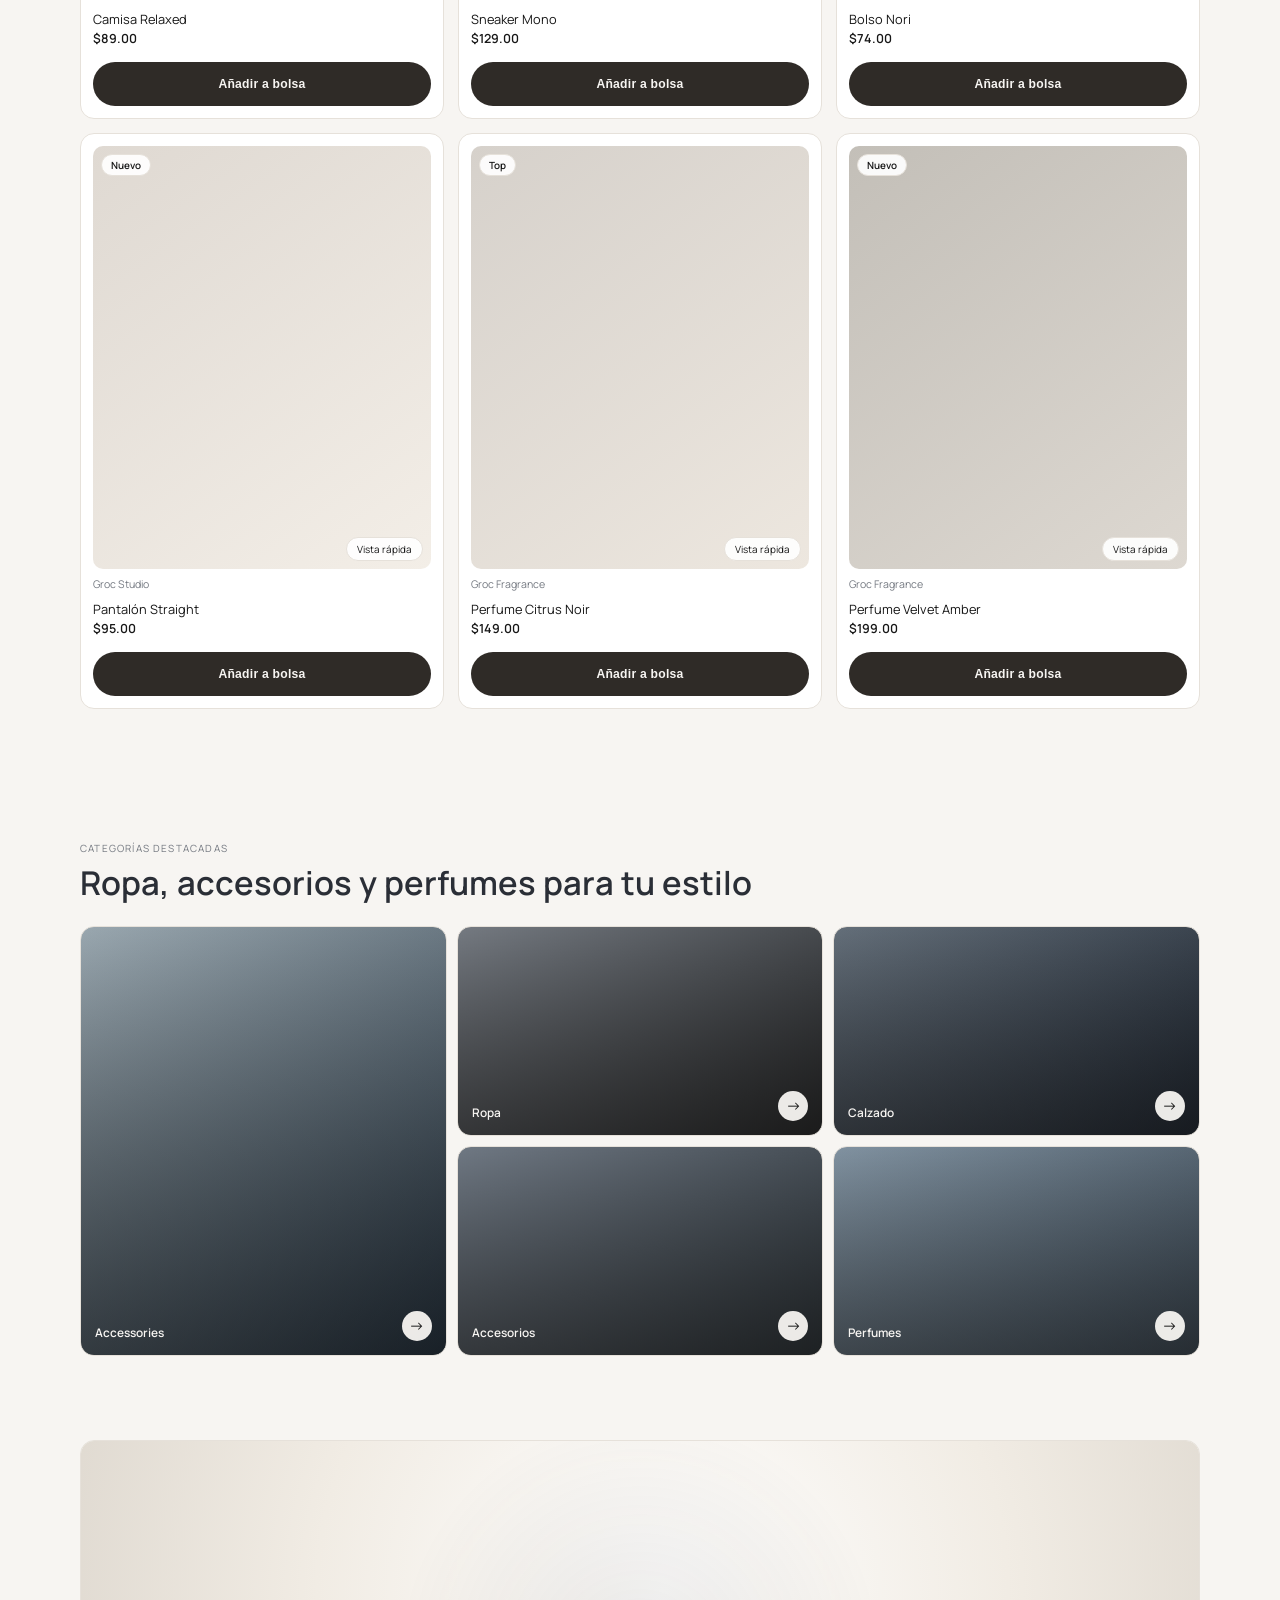
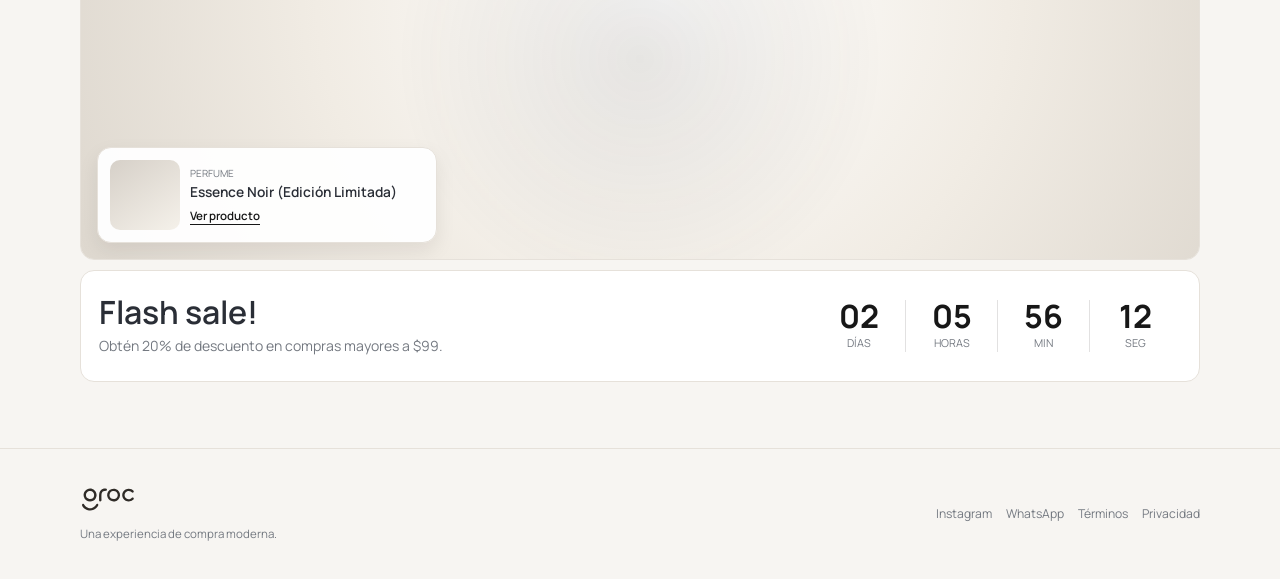
==== commit d322c2b5: "Add files via upload" ====
--- a/index.html
+++ b/index.html
@@ -32,7 +32,7 @@
           <svg class="search-icon" viewBox="0 0 24 24" aria-hidden="true">
             <path d="M11 4a7 7 0 1 0 4.41 12.44l3.58 3.58 1.41-1.41-3.58-3.58A7 7 0 0 0 11 4zm0 2a5 5 0 1 1 0 10 5 5 0 0 1 0-10z"></path>
           </svg>
-          <input type="search" placeholder="Buscar ropa, tecnología..." aria-label="Buscar">
+          <input type="search" placeholder="Buscar ropa, calzado y perfumes..." aria-label="Buscar">
         </form>
         <button class="icon-btn cart-trigger" type="button" aria-label="Abrir bolsa">
           <span class="bag-wrap">
@@ -58,9 +58,9 @@
             <article class="carousel-slide bg-one is-active">
               <div class="slide-copy">
                 <p class="eyebrow">Nueva colección</p>
-                <h1>Tecnología y estilo en una sola tienda</h1>
+                <h1>Estilo y elegancia en una sola tienda</h1>
                 <p class="lead">
-                  Descubre productos curados para tu día a día: moda, gadgets y accesorios
+                  Descubre productos curados para tu día a día: ropa, calzado, accesorios y perfumes
                   con una experiencia visual limpia y premium.
                 </p>
                 <div class="hero-actions">
@@ -72,13 +72,13 @@
 
             <article class="carousel-slide bg-two">
               <div class="slide-copy">
-                <p class="eyebrow">Especial gadgets</p>
-                <h1>Equipos inteligentes para cada rutina</h1>
+                <p class="eyebrow">Especial temporada</p>
+                <h1>Looks esenciales para cada rutina</h1>
                 <p class="lead">
-                  Selección de audio, wearables y accesorios con entrega rápida y diseño minimal.
+                  Selección de prendas, fragancias y accesorios con entrega rápida y diseño minimal.
                 </p>
                 <div class="hero-actions">
-                  <a href="#productos" class="btn btn-primary">Explorar tecnología</a>
+                  <a href="#productos" class="btn btn-primary">Explorar colección</a>
                   <a href="#categorias" class="btn btn-ghost">Ver categorías</a>
                 </div>
               </div>
@@ -89,7 +89,7 @@
                 <p class="eyebrow">Drop semanal</p>
                 <h1>Looks esenciales y accesorios que combinan</h1>
                 <p class="lead">
-                  Prendas atemporales y tecnología utilitaria para construir un estilo funcional.
+                  Prendas atemporales y perfumes elegantes para construir un estilo funcional.
                 </p>
                 <div class="hero-actions">
                   <a href="#productos" class="btn btn-primary">Ver destacados</a>
@@ -130,8 +130,8 @@
             <p>Detalles sutiles que elevan tu look.</p>
           </article>
           <article class="category-item">
-            <h3>Tecnología</h3>
-            <p>Dispositivos y accesorios para un día más productivo.</p>
+            <h3>Perfumes</h3>
+            <p>Fragancias sofisticadas para elevar tu presencia diaria.</p>
           </article>
         </div>
       </div>
@@ -149,7 +149,7 @@
             <button class="chip" data-filter="ropa" type="button">Ropa</button>
             <button class="chip" data-filter="calzado" type="button">Calzado</button>
             <button class="chip" data-filter="accesorios" type="button">Accesorios</button>
-            <button class="chip" data-filter="tecnologia" type="button">Tecnología</button>
+            <button class="chip" data-filter="perfumes" type="button">Perfumes</button>
           </div>
         </div>
 
@@ -206,28 +206,28 @@
             </div>
             <button class="btn btn-primary add-to-cart" type="button">Añadir a bolsa</button>
           </article>
-          <article class="product-card" data-category="tecnologia" data-name="Auriculares Air Tone" data-price="$149.00" data-brand="Groc Tech" data-description="Auriculares inalámbricos con cancelación pasiva y perfil sonoro equilibrado para trabajo y ocio." data-specs="Batería 32h|Bluetooth 5.3|Carga rápida USB-C">
+          <article class="product-card" data-category="perfumes" data-name="Perfume Citrus Noir" data-price="$149.00" data-brand="Groc Fragrance" data-description="Fragancia fresca con notas citricas y fondo amaderado, ideal para uso diario con estilo elegante." data-specs="50ml Eau de Parfum|Salida citrica|Fondo ambar suave">
             <div class="product-media">
               <span class="product-tag">Top</span>
-              <div class="product-image tech"></div>
-              <button class="quick-btn" type="button">Vista rápida</button>
-            </div>
-            <p class="product-brand">Groc Tech</p>
-            <div class="product-info">
-              <button class="product-title product-link" type="button">Auriculares Air Tone</button>
+              <div class="product-image perfume"></div>
+              <button class="quick-btn" type="button">Vista rápida</button>
+            </div>
+            <p class="product-brand">Groc Fragrance</p>
+            <div class="product-info">
+              <button class="product-title product-link" type="button">Perfume Citrus Noir</button>
               <p class="product-price">$149.00</p>
             </div>
             <button class="btn btn-primary add-to-cart" type="button">Añadir a bolsa</button>
           </article>
-          <article class="product-card" data-category="tecnologia" data-name="Smartwatch Core" data-price="$199.00" data-brand="Groc Tech" data-description="Reloj inteligente con diseño sobrio, seguimiento de salud y notificaciones para productividad." data-specs="Pantalla AMOLED|Resistencia IP68|Monitoreo 24/7">
+          <article class="product-card" data-category="perfumes" data-name="Perfume Velvet Amber" data-price="$199.00" data-brand="Groc Fragrance" data-description="Perfume intenso y sofisticado con notas ambaradas, perfecto para noches y ocasiones especiales." data-specs="100ml Eau de Parfum|Notas orientales|Larga duracion">
             <div class="product-media">
               <span class="product-tag">Nuevo</span>
-              <div class="product-image gadget"></div>
-              <button class="quick-btn" type="button">Vista rápida</button>
-            </div>
-            <p class="product-brand">Groc Tech</p>
-            <div class="product-info">
-              <button class="product-title product-link" type="button">Smartwatch Core</button>
+              <div class="product-image perfume-intense"></div>
+              <button class="quick-btn" type="button">Vista rápida</button>
+            </div>
+            <p class="product-brand">Groc Fragrance</p>
+            <div class="product-info">
+              <button class="product-title product-link" type="button">Perfume Velvet Amber</button>
               <p class="product-price">$199.00</p>
             </div>
             <button class="btn btn-primary add-to-cart" type="button">Añadir a bolsa</button>
@@ -240,7 +240,7 @@
       <div class="container">
         <div class="section-head">
           <p class="eyebrow">Categorías destacadas</p>
-          <h2>Audio y tecnología para tu espacio</h2>
+          <h2>Ropa, accesorios y perfumes para tu estilo</h2>
         </div>
         <div class="showcase-grid">
           <a class="showcase-card card-accessories" href="#productos">
@@ -248,19 +248,19 @@
             <span class="showcase-arrow">→</span>
           </a>
           <a class="showcase-card card-headphones" href="#productos">
-            <span class="showcase-title">Headphones</span>
+            <span class="showcase-title">Ropa</span>
             <span class="showcase-arrow">→</span>
           </a>
           <a class="showcase-card card-turntables" href="#productos">
-            <span class="showcase-title">Turntables</span>
+            <span class="showcase-title">Calzado</span>
             <span class="showcase-arrow">→</span>
           </a>
           <a class="showcase-card card-speakers" href="#productos">
-            <span class="showcase-title">Speakers</span>
+            <span class="showcase-title">Accesorios</span>
             <span class="showcase-arrow">→</span>
           </a>
           <a class="showcase-card card-earphones" href="#productos">
-            <span class="showcase-title">Earphones</span>
+            <span class="showcase-title">Perfumes</span>
             <span class="showcase-arrow">→</span>
           </a>
         </div>
@@ -274,8 +274,8 @@
           <div class="offer-product-card">
             <div class="offer-thumb"></div>
             <div class="offer-copy">
-              <p class="offer-label">Headphones</p>
-              <h3>Sonic Pro 800 (Dark Grey)</h3>
+              <p class="offer-label">Perfume</p>
+              <h3>Essence Noir (Edición Limitada)</h3>
               <a href="#productos">Ver producto</a>
             </div>
           </div>
--- a/styles.css
+++ b/styles.css
@@ -516,11 +516,11 @@
   background: linear-gradient(145deg, #dfd9d2 0%, #f3eee7 100%);
 }
 
-.product-image.tech {
+.product-image.perfume {
   background: linear-gradient(145deg, #d6d1cb 0%, #ede7df 100%);
 }
 
-.product-image.gadget {
+.product-image.perfume-intense {
   background: linear-gradient(145deg, #c3bfb8 0%, #ddd8d1 100%);
 }
 
@@ -539,13 +539,13 @@
   background: linear-gradient(145deg, #dfd9d2 0%, #f3eee7 100%);
 }
 
-.modal-image.tech,
-.detail-main-image.tech {
+.modal-image.perfume,
+.detail-main-image.perfume {
   background: linear-gradient(145deg, #d6d1cb 0%, #ede7df 100%);
 }
 
-.modal-image.gadget,
-.detail-main-image.gadget {
+.modal-image.perfume-intense,
+.detail-main-image.perfume-intense {
   background: linear-gradient(145deg, #c3bfb8 0%, #ddd8d1 100%);
 }
 
@@ -1025,11 +1025,11 @@
   background: linear-gradient(145deg, #dfd9d2 0%, #f3eee7 100%);
 }
 
-.cart-item-media.tech {
+.cart-item-media.perfume {
   background: linear-gradient(145deg, #d6d1cb 0%, #ede7df 100%);
 }
 
-.cart-item-media.gadget {
+.cart-item-media.perfume-intense {
   background: linear-gradient(145deg, #c3bfb8 0%, #ddd8d1 100%);
 }
 
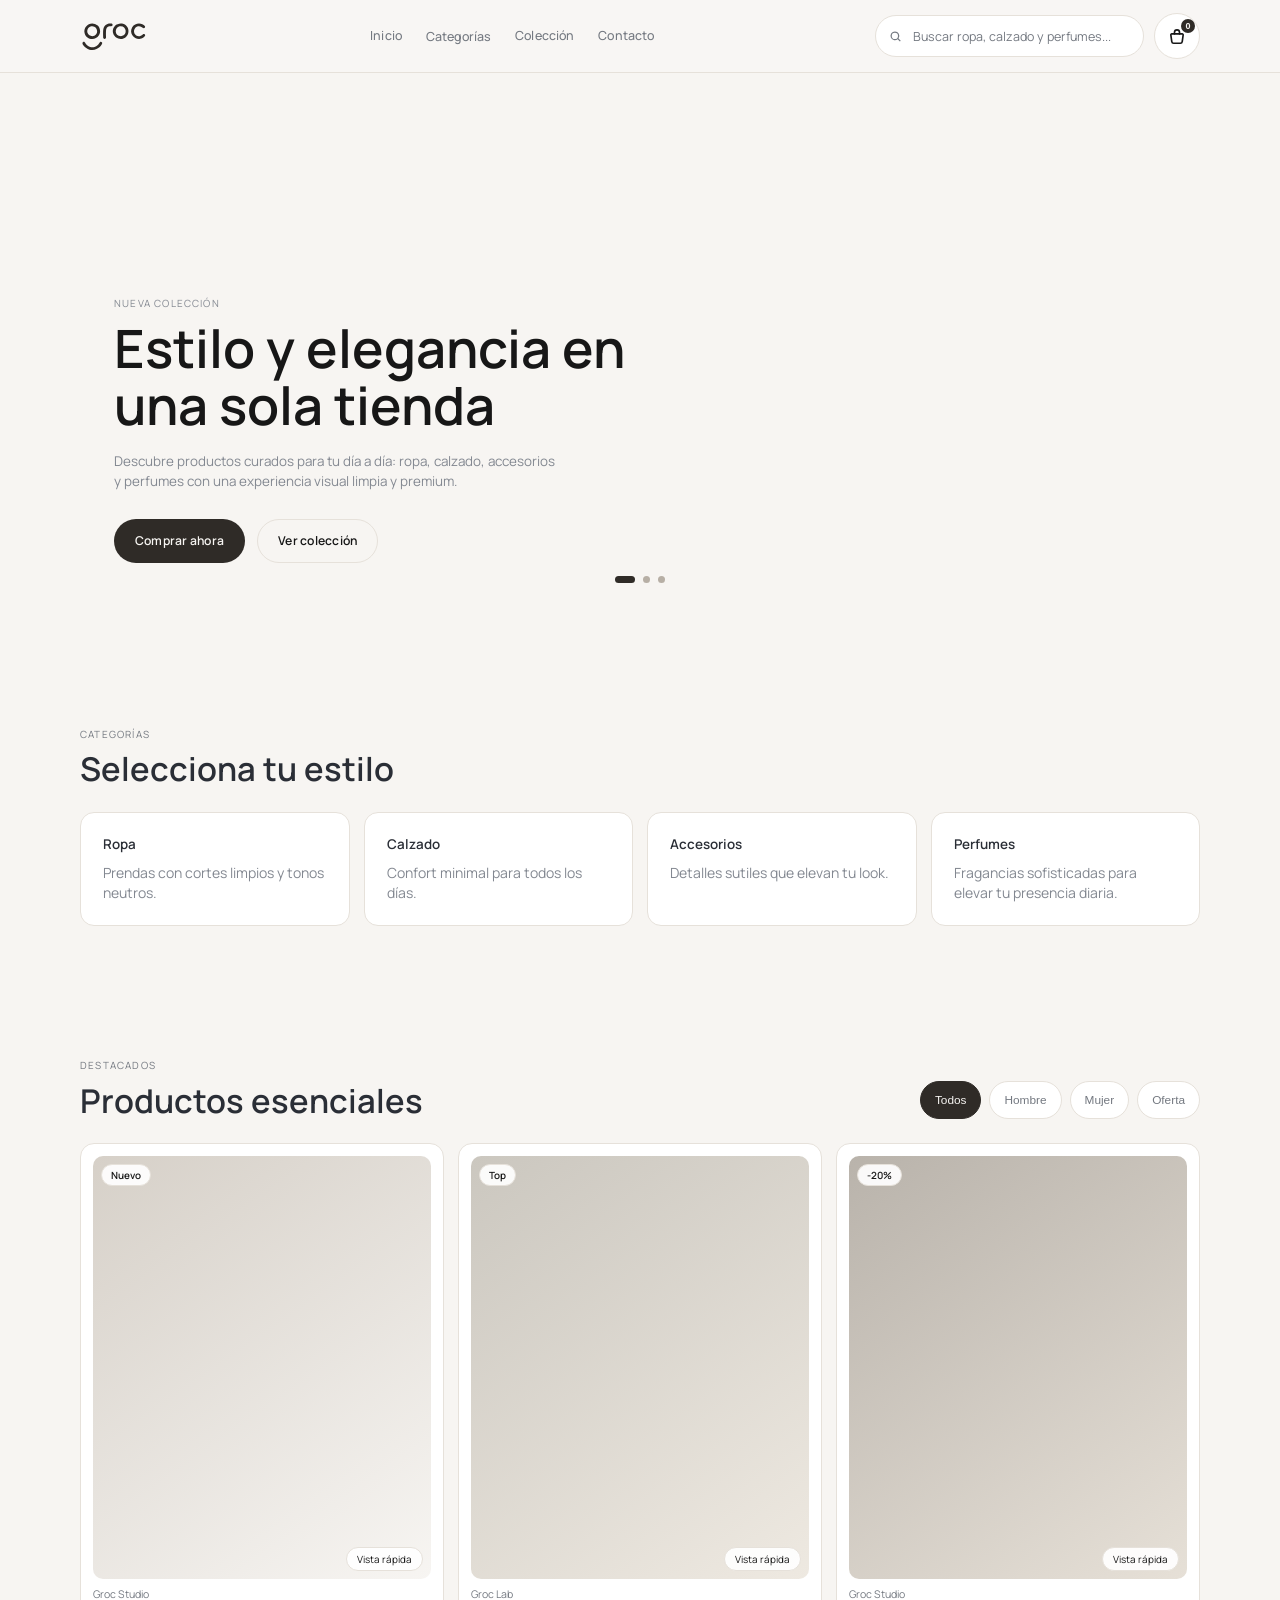
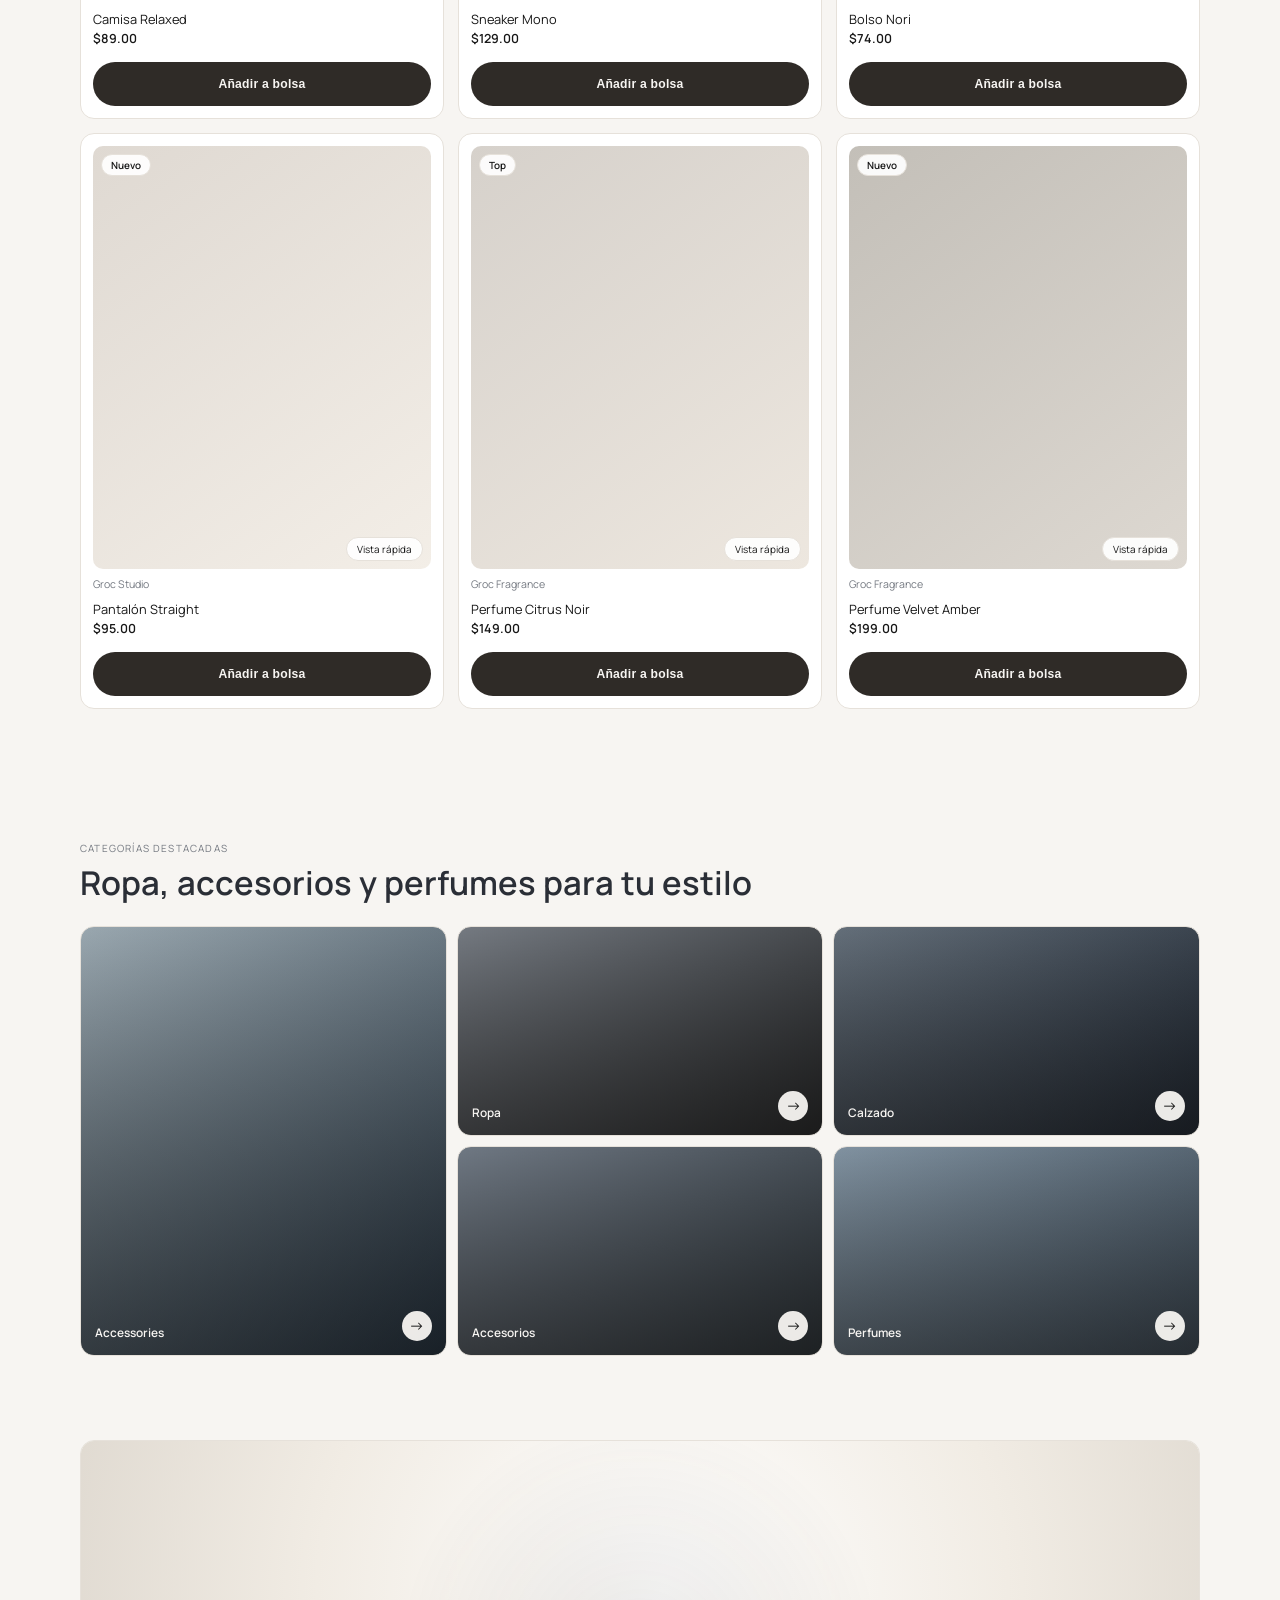
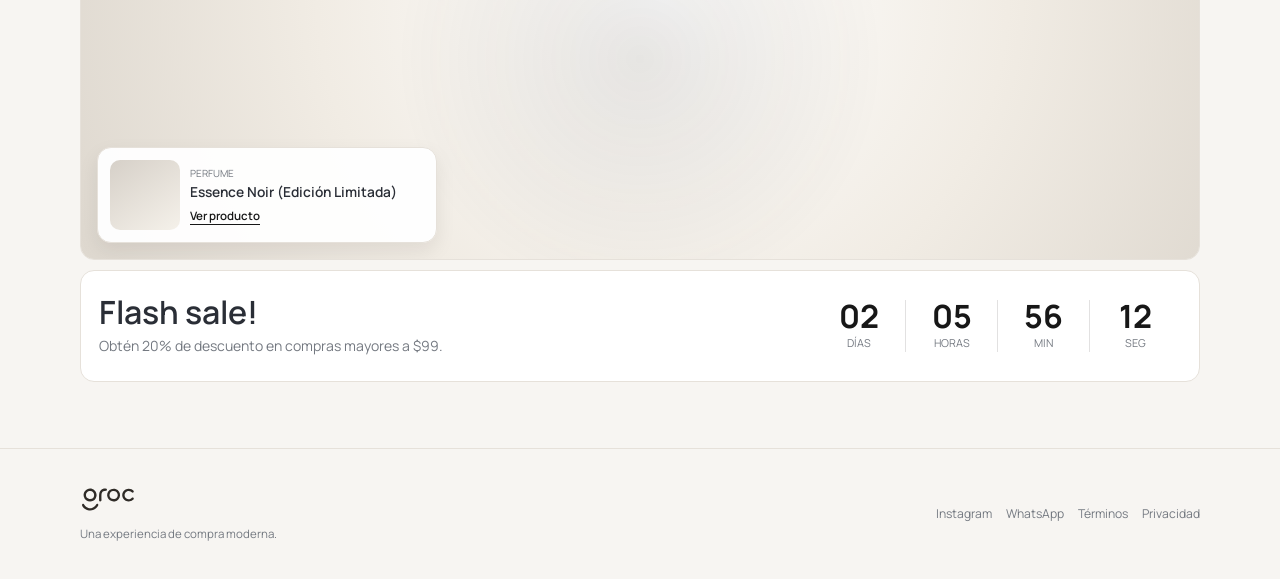
==== commit b78ad980: "Add files via upload" ====
--- a/index.html
+++ b/index.html
@@ -3,7 +3,7 @@
 <head>
   <meta charset="UTF-8">
   <meta name="viewport" content="width=device-width, initial-scale=1.0">
-  <title>Groc
+  <title>Groc sincro
   </title>
   <link rel="preconnect" href="https://fonts.googleapis.com">
   <link rel="preconnect" href="https://fonts.gstatic.com" crossorigin>
@@ -23,7 +23,7 @@
       </a>
       <nav class="nav" aria-label="Principal">
         <a href="index.html">Inicio</a>
-        <a href="categorias.html">Categorías</a>
+        <button class="nav-categories-btn" type="button" data-open-categories>Categorías</button>
         <a href="coleccion.html">Colección</a>
         <a href="contacto.html">Contacto</a>
       </nav>
@@ -44,10 +44,19 @@
     </div>
     <nav class="mobile-menu" id="mobileMenu" aria-label="Menú móvil">
       <a href="index.html">Inicio</a>
-      <a href="categorias.html">Categorías</a>
+      <button type="button" data-open-categories>Categorías</button>
       <a href="coleccion.html">Colección</a>
       <a href="contacto.html">Contacto</a>
     </nav>
+    <div class="categories-list-modal" id="categoriesListModal" aria-hidden="true">
+      <div class="categories-list-overlay" data-close-categories></div>
+      <div class="categories-list-panel" role="dialog" aria-modal="true" aria-label="Lista de categorías">
+        <a href="categoria-ropa.html">Ropa</a>
+        <a href="categoria-calzado.html">Calzado</a>
+        <a href="categoria-accesorios.html">Accesorios</a>
+        <a href="categoria-perfumes.html">Perfumes</a>
+      </div>
+    </div>
   </header>
 
   <main>
@@ -146,15 +155,14 @@
           </div>
           <div class="filter-group" role="group" aria-label="Filtrar productos">
             <button class="chip is-active" data-filter="all" type="button">Todos</button>
-            <button class="chip" data-filter="ropa" type="button">Ropa</button>
-            <button class="chip" data-filter="calzado" type="button">Calzado</button>
-            <button class="chip" data-filter="accesorios" type="button">Accesorios</button>
-            <button class="chip" data-filter="perfumes" type="button">Perfumes</button>
+            <button class="chip" data-filter="hombre" type="button">Hombre</button>
+            <button class="chip" data-filter="mujer" type="button">Mujer</button>
+            <button class="chip" data-filter="oferta" type="button">Oferta</button>
           </div>
         </div>
 
         <div class="product-grid" id="productGrid">
-          <article class="product-card" data-category="ropa" data-name="Camisa Relaxed" data-price="$89.00" data-brand="Groc Studio" data-description="Camisa de corte relajado en tejido suave para uso diario, con acabado minimal y textura ligera." data-specs="Corte relajado|Algodón premium|Disponible en 4 tallas">
+          <article class="product-card" data-category="hombre" data-name="Camisa Relaxed" data-price="$89.00" data-brand="Groc Studio" data-description="Camisa de corte relajado en tejido suave para uso diario, con acabado minimal y textura ligera." data-specs="Corte relajado|Algodón premium|Disponible en 4 tallas">
             <div class="product-media">
               <span class="product-tag">Nuevo</span>
               <div class="product-image"></div>
@@ -167,7 +175,7 @@
             </div>
             <button class="btn btn-primary add-to-cart" type="button">Añadir a bolsa</button>
           </article>
-          <article class="product-card" data-category="calzado" data-name="Sneaker Mono" data-price="$129.00" data-brand="Groc Lab" data-description="Sneaker urbana de líneas limpias con suela ligera y diseño monocromático para looks técnicos." data-specs="Suela ultraligera|Exterior sintético|Plantilla ergonómica">
+          <article class="product-card" data-category="mujer" data-name="Sneaker Mono" data-price="$129.00" data-brand="Groc Lab" data-description="Sneaker urbana de líneas limpias con suela ligera y diseño monocromático para looks técnicos." data-specs="Suela ultraligera|Exterior sintético|Plantilla ergonómica">
             <div class="product-media">
               <span class="product-tag">Top</span>
               <div class="product-image alt"></div>
@@ -180,7 +188,7 @@
             </div>
             <button class="btn btn-primary add-to-cart" type="button">Añadir a bolsa</button>
           </article>
-          <article class="product-card" data-category="accesorios" data-name="Bolso Nori" data-price="$74.00" data-brand="Groc Studio" data-description="Bolso compacto de perfil limpio para llevar esenciales diarios sin perder estética premium." data-specs="Correa regulable|Compartimento interno|Material resistente">
+          <article class="product-card" data-category="oferta" data-name="Bolso Nori" data-price="$74.00" data-brand="Groc Studio" data-description="Bolso compacto de perfil limpio para llevar esenciales diarios sin perder estética premium." data-specs="Correa regulable|Compartimento interno|Material resistente">
             <div class="product-media">
               <span class="product-tag">-20%</span>
               <div class="product-image dark"></div>
@@ -193,7 +201,7 @@
             </div>
             <button class="btn btn-primary add-to-cart" type="button">Añadir a bolsa</button>
           </article>
-          <article class="product-card" data-category="ropa" data-name="Pantalón Straight" data-price="$95.00" data-brand="Groc Studio" data-description="Pantalón recto de inspiración utilitaria, ideal para un fit limpio entre casual y técnico." data-specs="Fit straight|Tejido flexible|Acabado mate">
+          <article class="product-card" data-category="hombre" data-name="Pantalón Straight" data-price="$95.00" data-brand="Groc Studio" data-description="Pantalón recto de inspiración utilitaria, ideal para un fit limpio entre casual y técnico." data-specs="Fit straight|Tejido flexible|Acabado mate">
             <div class="product-media">
               <span class="product-tag">Nuevo</span>
               <div class="product-image soft"></div>
@@ -206,7 +214,7 @@
             </div>
             <button class="btn btn-primary add-to-cart" type="button">Añadir a bolsa</button>
           </article>
-          <article class="product-card" data-category="perfumes" data-name="Perfume Citrus Noir" data-price="$149.00" data-brand="Groc Fragrance" data-description="Fragancia fresca con notas citricas y fondo amaderado, ideal para uso diario con estilo elegante." data-specs="50ml Eau de Parfum|Salida citrica|Fondo ambar suave">
+          <article class="product-card" data-category="mujer" data-name="Perfume Citrus Noir" data-price="$149.00" data-brand="Groc Fragrance" data-description="Fragancia fresca con notas citricas y fondo amaderado, ideal para uso diario con estilo elegante." data-specs="50ml Eau de Parfum|Salida citrica|Fondo ambar suave">
             <div class="product-media">
               <span class="product-tag">Top</span>
               <div class="product-image perfume"></div>
@@ -219,7 +227,7 @@
             </div>
             <button class="btn btn-primary add-to-cart" type="button">Añadir a bolsa</button>
           </article>
-          <article class="product-card" data-category="perfumes" data-name="Perfume Velvet Amber" data-price="$199.00" data-brand="Groc Fragrance" data-description="Perfume intenso y sofisticado con notas ambaradas, perfecto para noches y ocasiones especiales." data-specs="100ml Eau de Parfum|Notas orientales|Larga duracion">
+          <article class="product-card" data-category="oferta" data-name="Perfume Velvet Amber" data-price="$199.00" data-brand="Groc Fragrance" data-description="Perfume intenso y sofisticado con notas ambaradas, perfecto para noches y ocasiones especiales." data-specs="100ml Eau de Parfum|Notas orientales|Larga duracion">
             <div class="product-media">
               <span class="product-tag">Nuevo</span>
               <div class="product-image perfume-intense"></div>
--- a/styles.css
+++ b/styles.css
@@ -111,7 +111,24 @@
   transition: color 0.2s ease;
 }
 
+.nav-categories-btn {
+  border: 0;
+  background: transparent;
+  color: var(--muted);
+  font-weight: 500;
+  font-size: 0.78rem;
+  letter-spacing: 0.01em;
+  font-family: inherit;
+  padding: 0;
+  cursor: pointer;
+  transition: color 0.2s ease;
+}
+
 .nav a:hover {
+  color: var(--text);
+}
+
+.nav-categories-btn:hover {
   color: var(--text);
 }
 
@@ -123,6 +140,53 @@
 
 .mobile-menu {
   display: none;
+}
+
+.categories-list-modal {
+  position: fixed;
+  inset: 0;
+  z-index: 55;
+  opacity: 0;
+  pointer-events: none;
+  transition: none;
+}
+
+.categories-list-modal.is-open {
+  opacity: 1;
+  pointer-events: auto;
+}
+
+.categories-list-overlay {
+  position: absolute;
+  inset: 0;
+  background: transparent;
+}
+
+.categories-list-panel {
+  position: absolute;
+  top: 82px;
+  left: 50%;
+  transform: translateX(-50%);
+  width: min(360px, 92vw);
+  border: 1px solid var(--border);
+  border-radius: 14px;
+  background: var(--surface);
+  padding: 8px 0;
+  display: grid;
+  gap: 0;
+}
+
+.categories-list-panel a {
+  min-height: 48px;
+  display: flex;
+  align-items: center;
+  padding: 0 16px;
+  font-size: 0.84rem;
+  color: var(--text);
+}
+
+.categories-list-panel a:hover {
+  background: #f7f3ed;
 }
 
 .search-box {
@@ -1343,19 +1407,45 @@
     background: #ffffff;
     border: 1px solid #e6e1da;
     border-radius: 12px;
-    box-shadow: 0 8px 20px rgba(18, 16, 14, 0.06);
-    max-height: 240px;
+    box-shadow: none;
+    max-height: 280px;
+    padding: 8px 0;
     overflow: hidden;
   }
 
   .mobile-menu a {
-    min-height: 42px;
+    min-height: 52px;
     display: flex;
     align-items: center;
-    padding: 0 14px;
+    padding: 0 16px;
     border-bottom: 0;
-    font-size: 0.8rem;
+    font-size: 0.84rem;
     color: #4a4640;
+  }
+
+  .mobile-menu button {
+    min-height: 52px;
+    display: flex;
+    align-items: center;
+    padding: 0 16px;
+    border: 0;
+    font-size: 0.84rem;
+    color: #4a4640;
+    background: transparent;
+    font-family: inherit;
+    text-align: left;
+    cursor: pointer;
+  }
+
+  .categories-list-panel {
+    top: 160px;
+    left: 4%;
+    right: 4%;
+    width: auto;
+    transform: none;
+    border: 1px solid #e6e1da;
+    border-radius: 12px;
+  box-shadow: none;
   }
 
   .search-box input {
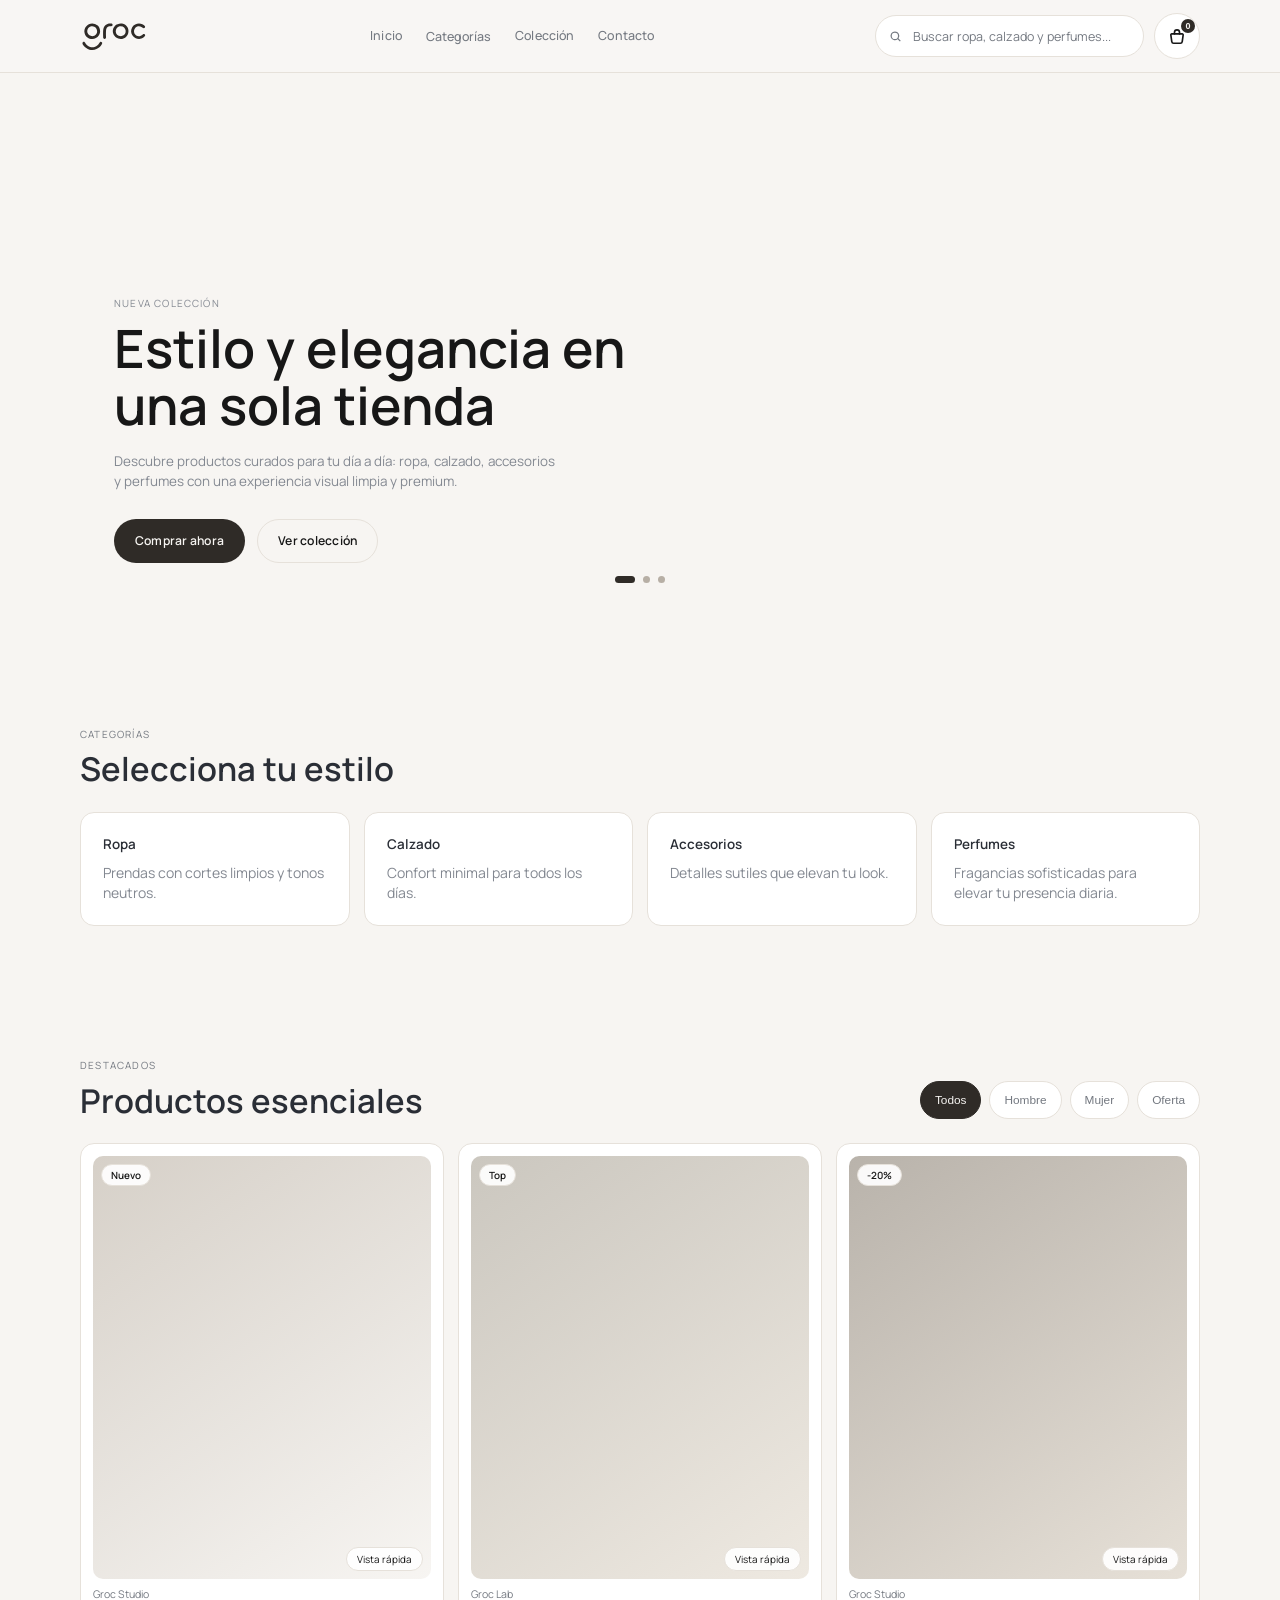
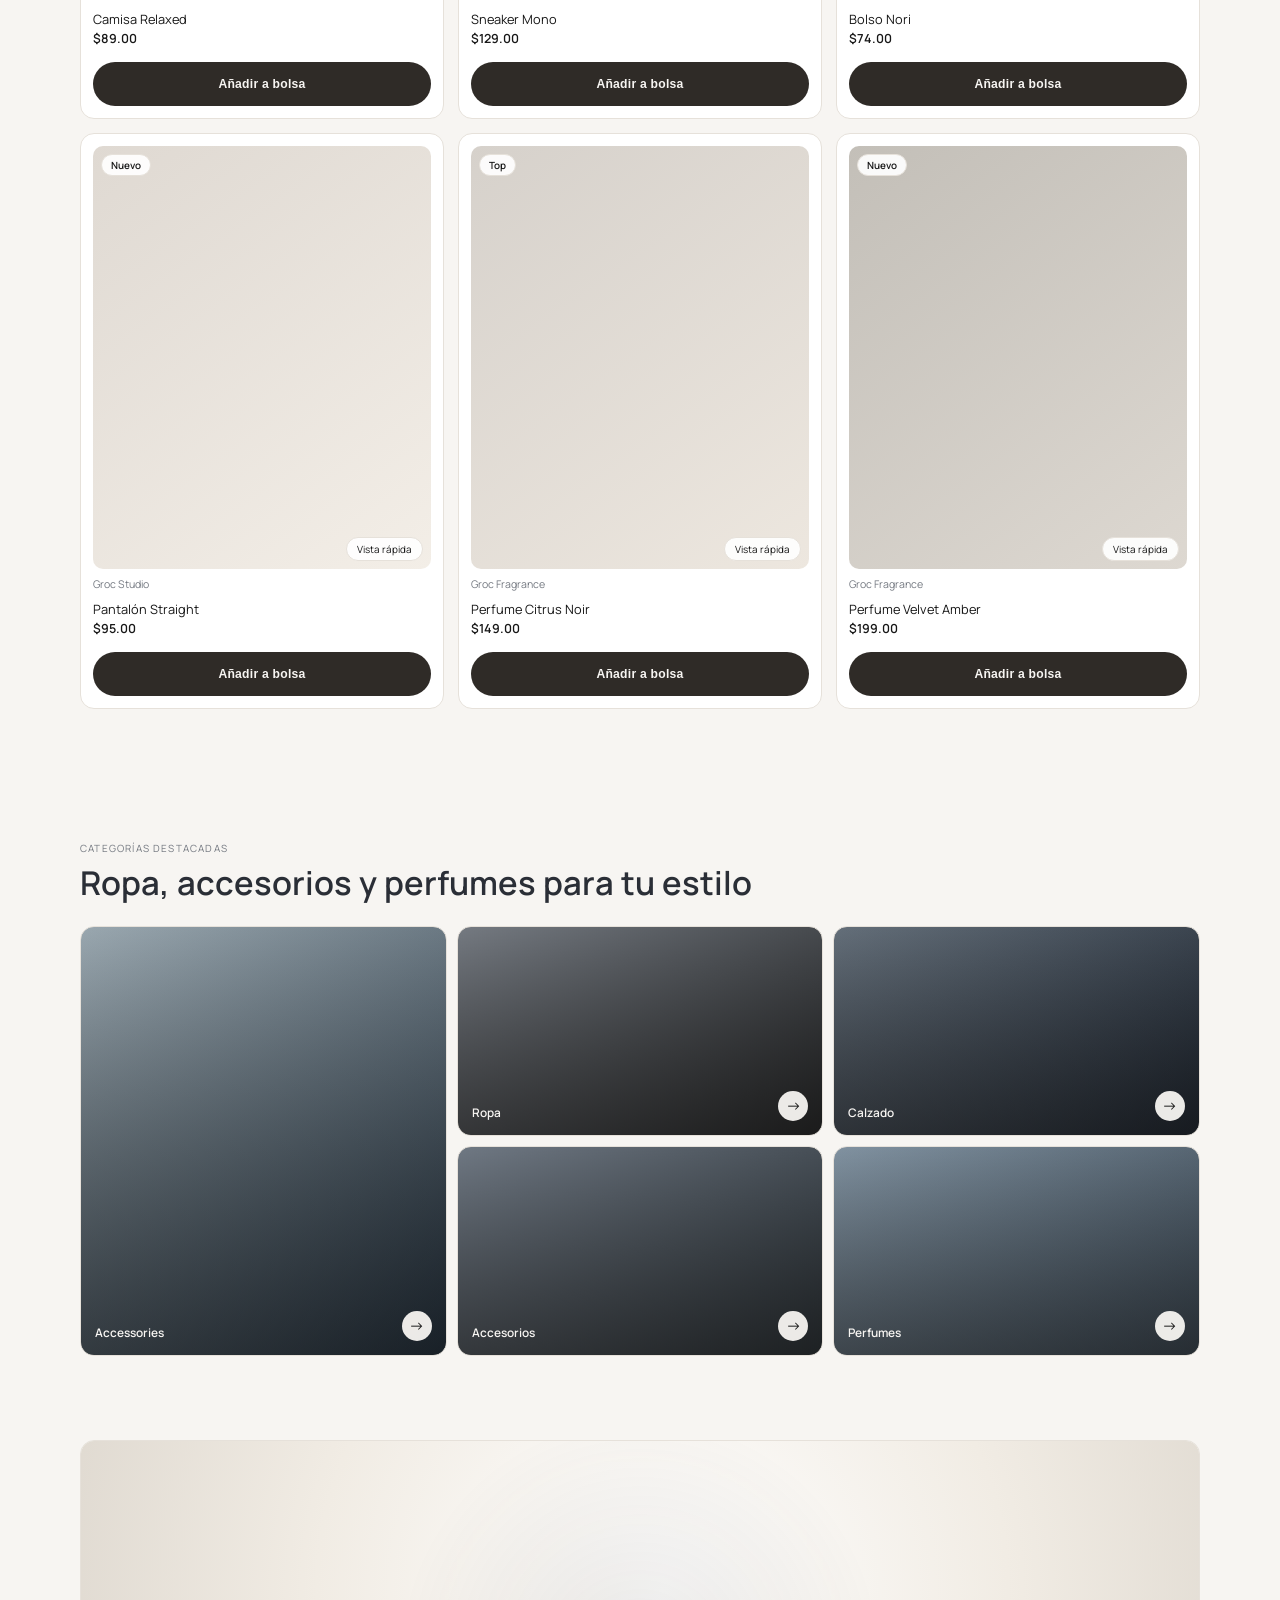
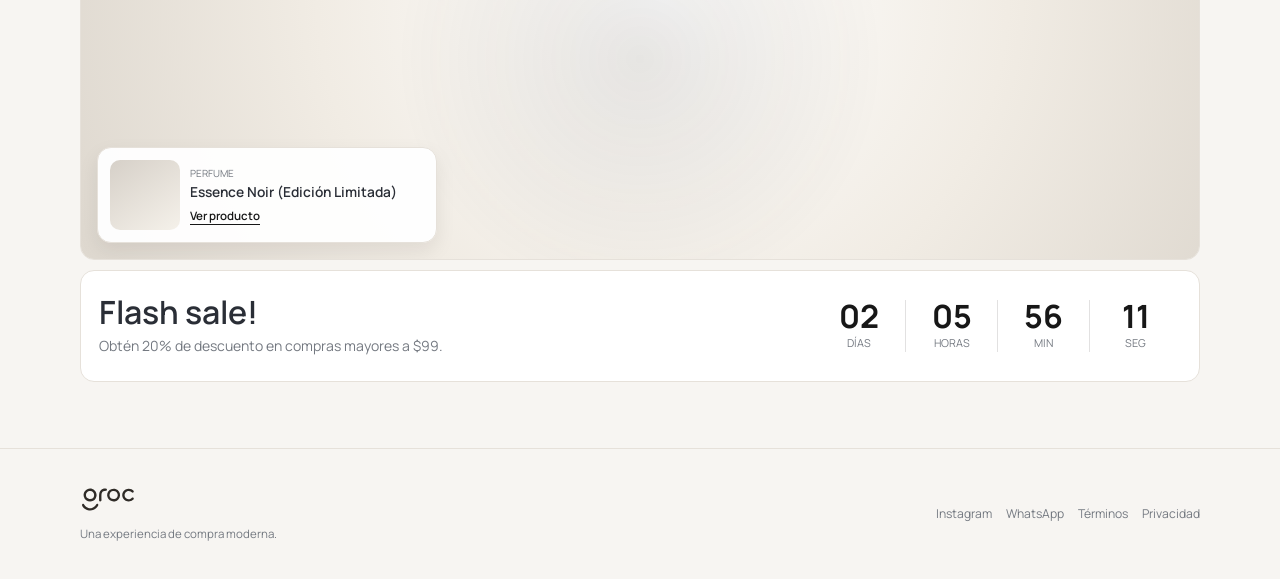
==== commit b7e4dc15: "Add files via upload" ====
--- a/index.html
+++ b/index.html
@@ -3,7 +3,7 @@
 <head>
   <meta charset="UTF-8">
   <meta name="viewport" content="width=device-width, initial-scale=1.0">
-  <title>Groc sincro
+  <title>Groc
   </title>
   <link rel="preconnect" href="https://fonts.googleapis.com">
   <link rel="preconnect" href="https://fonts.gstatic.com" crossorigin>
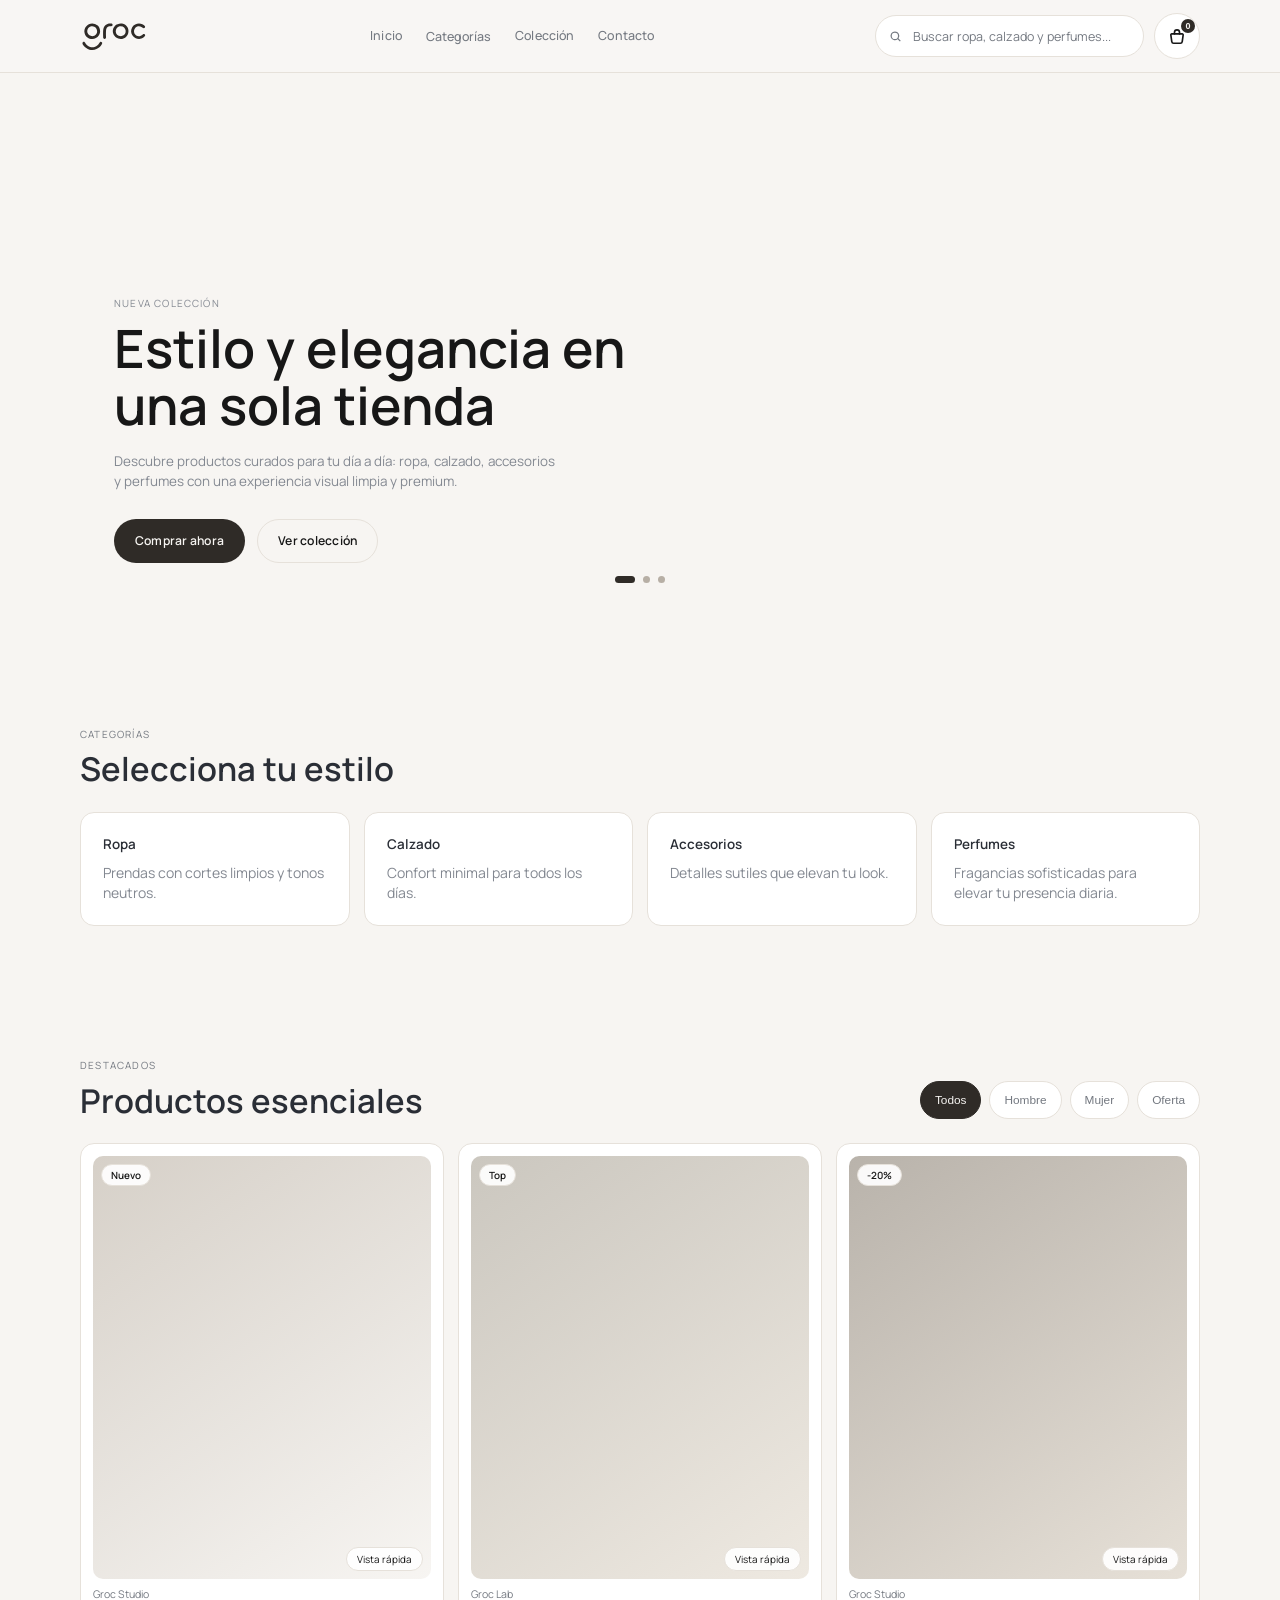
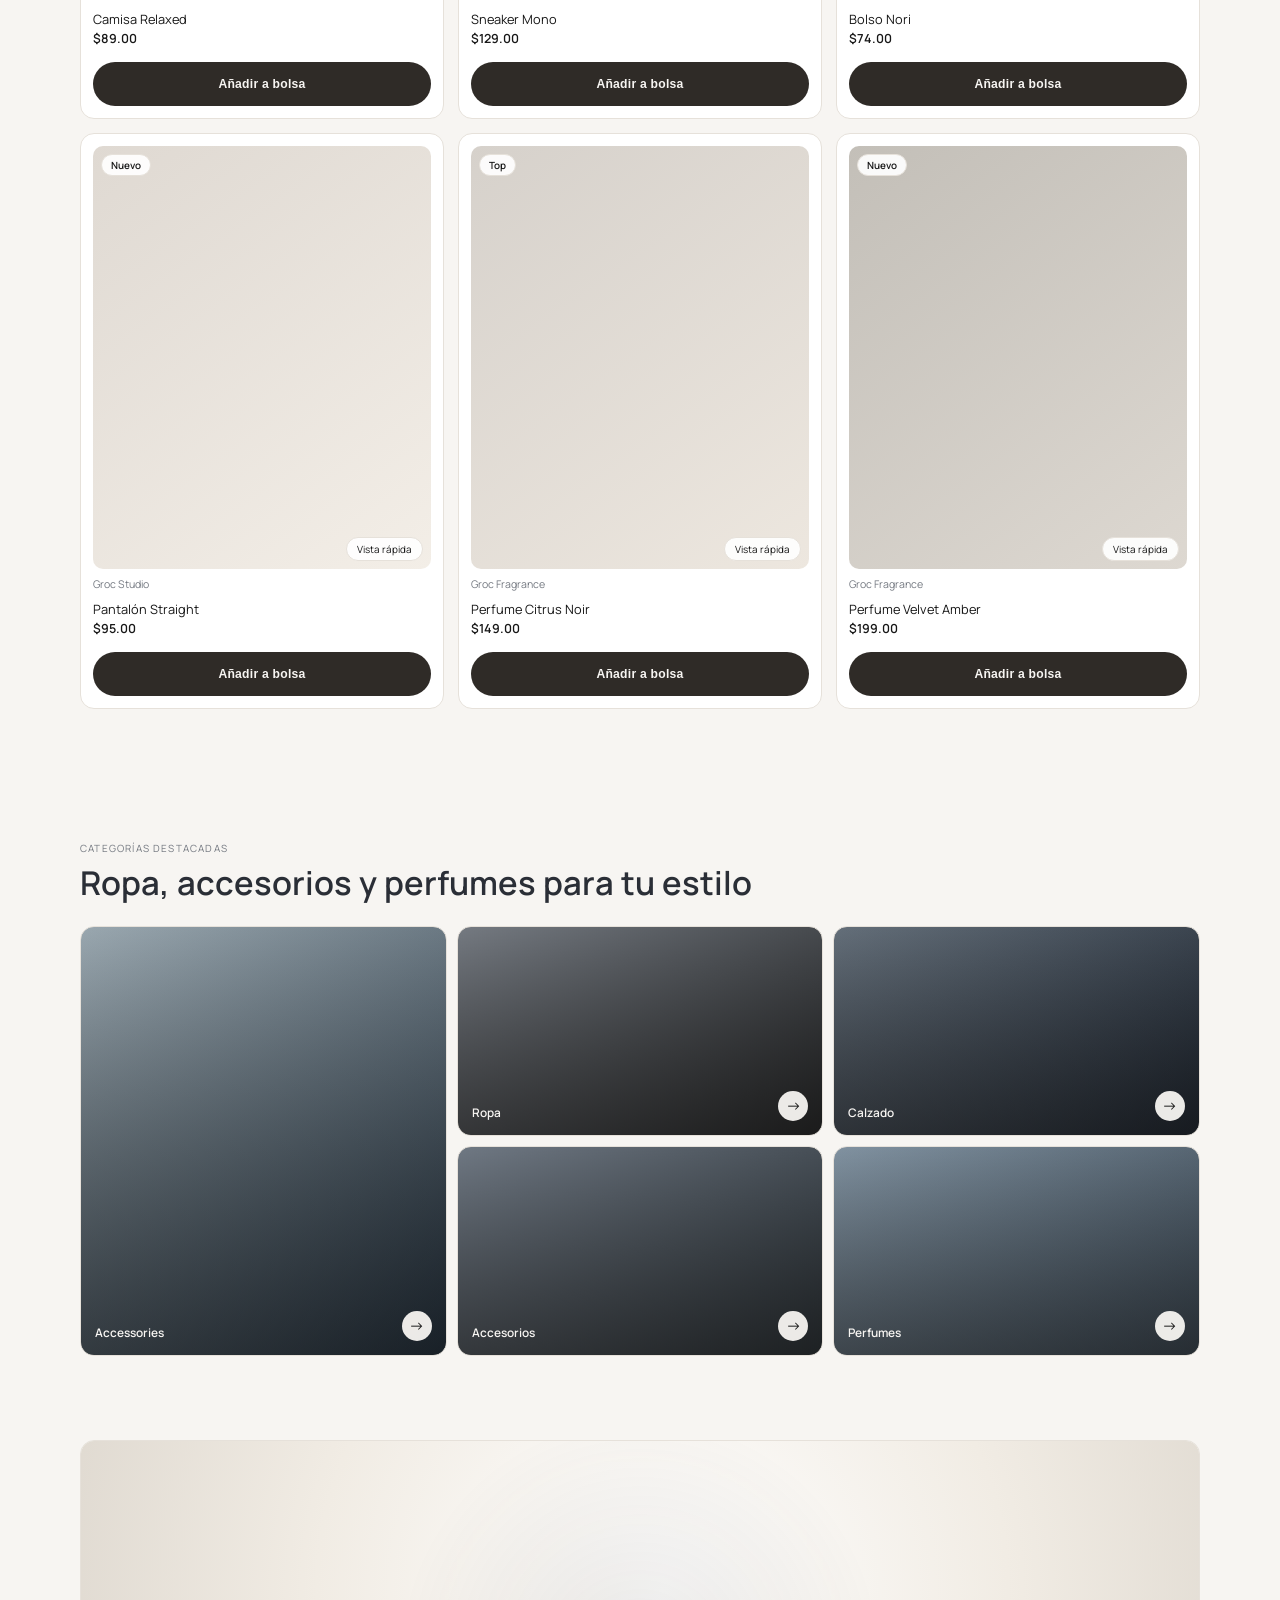
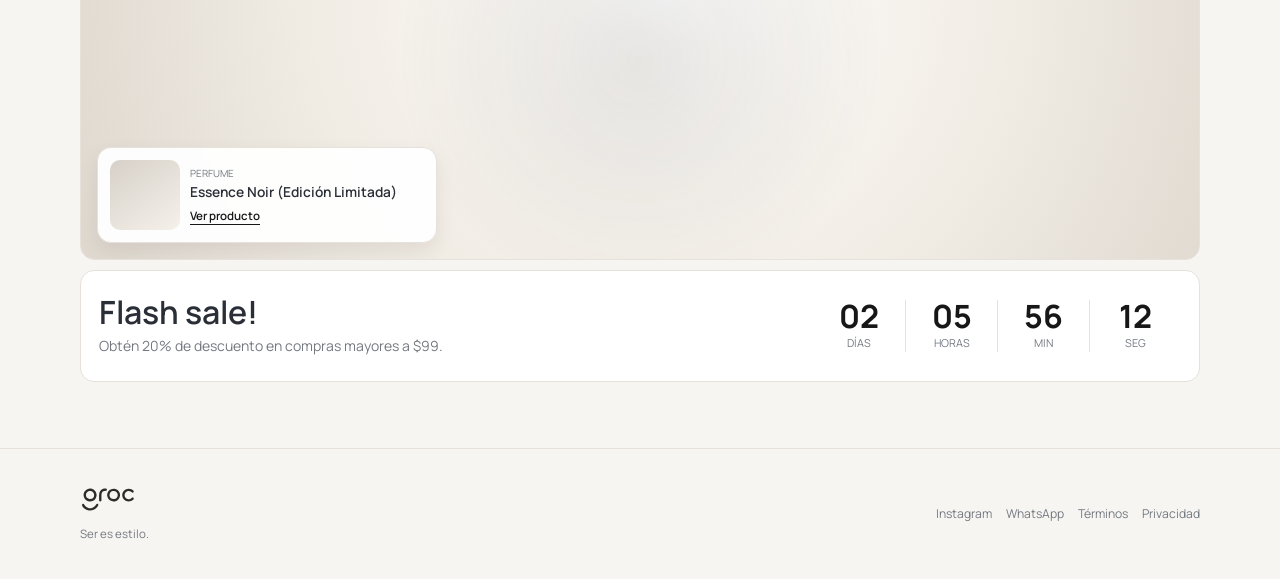
==== commit 0afa4909: "Actualizar index.html" ====
--- a/index.html
+++ b/index.html
@@ -324,7 +324,7 @@
         <a class="brand" href="#" aria-label="Groc">
           <img src="assets/groc.svg" alt="Groc">
         </a>
-        <p>Una experiencia de compra moderna.</p>
+        <p>Ser es estilo.</p>
       </div>
       <div class="footer-links">
         <a href="#">Instagram</a>
